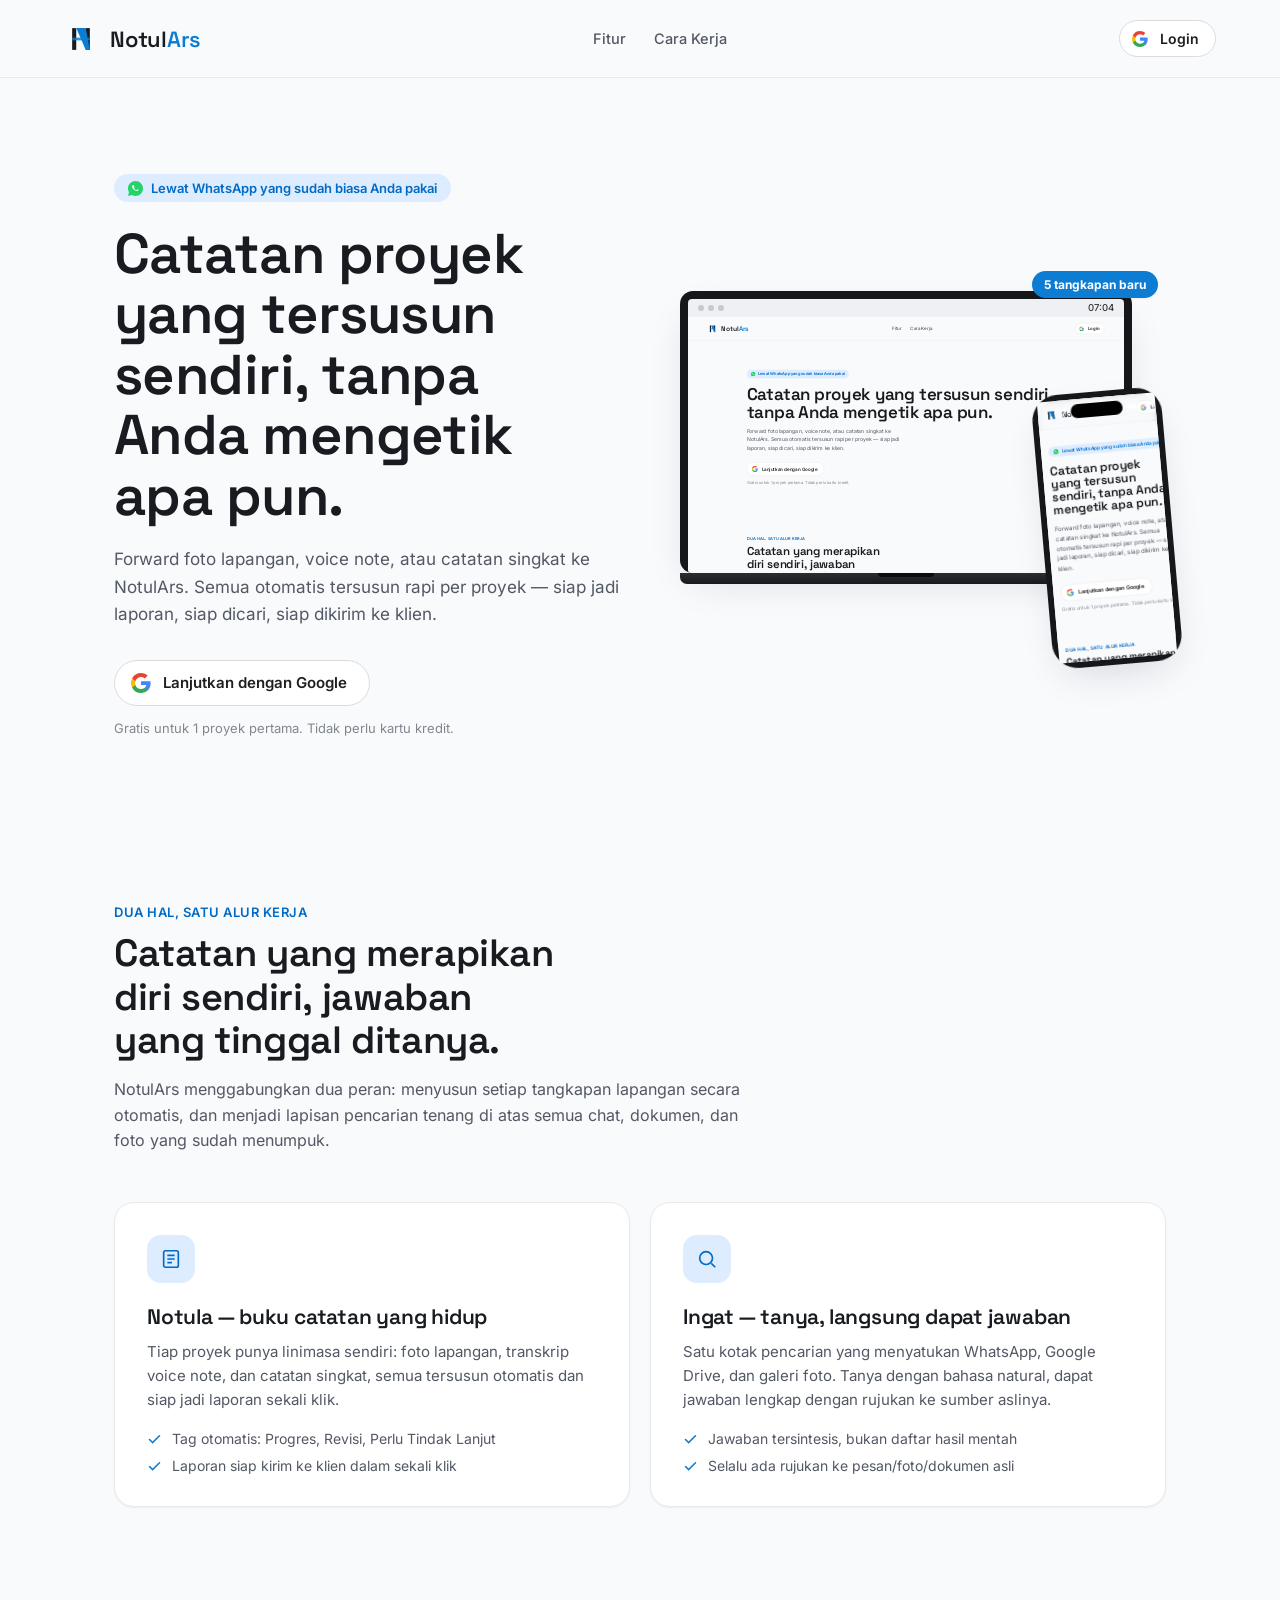
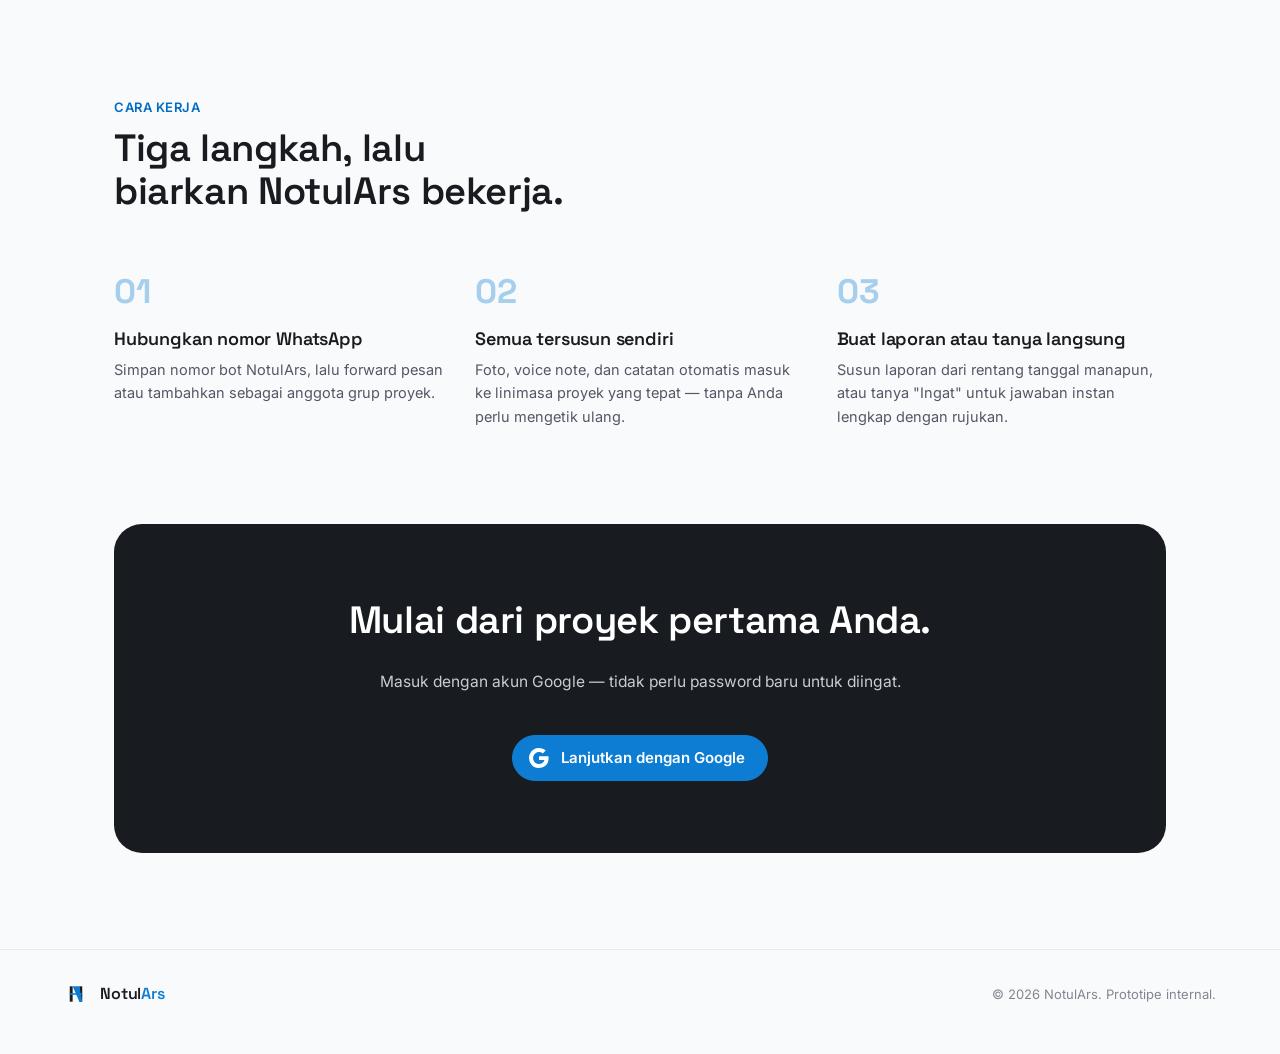
==== app.html @ 881f68e2 "Tambah mockup laptop & iPhone live (jam real-time) di landing page, ganti semua ikon WhatsApp ke log" ====
<!doctype html>
<html lang="id">
<head>
<meta charset="utf-8">
<meta name="viewport" content="width=device-width, initial-scale=1">
<title>NotulArs — Dashboard</title>
<link rel="icon" href="data:image/svg+xml,%3Csvg xmlns='http://www.w3.org/2000/svg' viewBox='0 0 100 100'%3E%3Crect x='24' y='18' width='12' height='64' fill='%23222'/%3E%3Crect x='64' y='18' width='12' height='64' fill='%23222'/%3E%3Cpolygon points='36,18 64,18 76,82 64,82' fill='%230D7DD4'/%3E%3Crect x='24' y='46' width='52' height='8' fill='%230D7DD4'/%3E%3C/svg%3E">
<link rel="stylesheet" href="styles.css">
<style>
:root{
  --accent:var(--blue);
  --accent-hover:var(--blue-hover);
  --accent-tint:var(--blue-tint);
  --accent-on:var(--blue-on);
  --wa-bubble-out:#DCF3D2;
  --wa-bubble-in:#FFFFFF;
}
@media (prefers-color-scheme: dark){
  :root{ --wa-bubble-out:#295232; --wa-bubble-in:#2E2720; }
}

body{ overflow-x:hidden; }
.visually-hidden{position:absolute;width:1px;height:1px;overflow:hidden;clip:rect(0 0 0 0);white-space:nowrap;}

/* ===== App shell ===== */
#app{ max-width:1180px; margin:0 auto; min-height:100vh; position:relative; padding-bottom:84px; }
.tabpanel{display:none;}
.tabpanel.active{display:block;}

.topbar{
  position:sticky;top:0;z-index:20;background:var(--bg);
  padding:20px 20px 14px;
  display:flex;align-items:center;justify-content:space-between;gap:12px;
}
.topbar .page-title{font-family:var(--font-display);font-weight:600;font-size:20px;}

/* ===== Bottom Nav ===== */
.bottom-nav{
  position:fixed;bottom:0;left:0;right:0;z-index:50;
  display:flex;justify-content:center;
  padding:10px 16px calc(10px + env(safe-area-inset-bottom));
  background:linear-gradient(to top, var(--bg) 60%, transparent);
  pointer-events:none;
}
.bottom-nav-inner{
  pointer-events:auto;display:flex;gap:4px;background:var(--surface);
  border:1px solid var(--border-soft);border-radius:20px;padding:6px;
  box-shadow:var(--shadow-2);width:100%;max-width:420px;
}
.nav-btn{
  flex:1;display:flex;flex-direction:column;align-items:center;gap:3px;
  padding:9px 4px 8px;border-radius:14px;color:var(--text-3);
  transition:background .15s ease,color .15s ease;
}
.nav-btn .nlabel{font-size:11px;font-weight:600;letter-spacing:.01em;}
.nav-btn.active{background:var(--accent-tint);color:var(--accent-hover);}
.nav-btn:hover:not(.active){background:var(--surface-2);color:var(--text);}
@media (max-width:959px){ #app.drilled .bottom-nav{display:none;} }

.icon-btn{
  width:40px;height:40px;border-radius:50%;display:flex;align-items:center;justify-content:center;
  background:var(--surface);border:1px solid var(--border-soft);color:var(--text-2);
  transition:transform .15s ease,background .15s ease;
}
.icon-btn:hover{background:var(--surface-2);transform:translateY(-1px);}
.icon-btn:active{transform:translateY(0) scale(.96);}
.btn-block{width:100%;}

/* ===== Chips ===== */
.chip{
  display:inline-flex;align-items:center;gap:6px;padding:9px 15px;border-radius:100px;
  font-size:13.5px;font-weight:600;background:var(--surface);border:1px solid var(--border);color:var(--text-2);
  transition:background .15s ease,border-color .15s ease,color .15s ease,transform .1s ease;white-space:nowrap;
}
.chip:hover{border-color:var(--text-3);color:var(--text);}
.chip:active{transform:scale(.97);}
.chip.is-active{background:var(--text);color:var(--surface);border-color:var(--text);}
.chip.is-active.tone-progres{background:var(--tag-progres-text);color:var(--tag-progres-bg);border-color:var(--tag-progres-text);}
.chip.is-active.tone-revisi{background:var(--tag-revisi-text);color:var(--tag-revisi-bg);border-color:var(--tag-revisi-text);}
.chip.is-active.tone-tindak{background:var(--tag-tindak-text);color:#fff;border-color:var(--tag-tindak-text);}
.chip-row{display:flex;gap:8px;flex-wrap:wrap;overflow-x:auto;padding-bottom:2px;}

.card{background:var(--surface);border-radius:var(--radius-lg);border:1px solid var(--border-soft);box-shadow:var(--shadow-1);}

/* ===== Beranda Proyek ===== */
.proyek-layout{padding:0 20px 28px;}
.section-label{font-size:13px;font-weight:600;color:var(--text-3);text-transform:uppercase;letter-spacing:.06em;margin:4px 2px 14px;}
.project-list{display:flex;flex-direction:column;gap:16px;}
.project-card{
  display:flex;width:100%;text-align:left;padding:18px;gap:16px;align-items:flex-start;cursor:pointer;
  transition:transform .18s ease,box-shadow .18s ease,border-color .18s ease;
}
.project-card:hover{transform:translateY(-2px);box-shadow:var(--shadow-2);border-color:var(--border);}
.project-card:active{transform:translateY(0);}
.project-thumb{width:64px;height:64px;border-radius:16px;flex-shrink:0;position:relative;overflow:hidden;}
.project-card-body{flex:1;min-width:0;}
.project-name{font-size:18px;font-weight:600;font-family:var(--font-display);line-height:1.25;}
.project-client{font-size:13.5px;color:var(--text-2);margin-top:2px;}
.project-meta-row{display:flex;align-items:center;gap:10px;margin-top:10px;flex-wrap:wrap;}
.badge-new{background:var(--accent-tint);color:var(--accent-hover);font-size:12px;font-weight:700;padding:4px 10px;border-radius:100px;}
.time-meta{font-size:12.5px;color:var(--text-3);display:flex;align-items:center;gap:4px;}

.fab-row{margin-top:22px;}
.fab-card{
  display:flex;align-items:center;gap:14px;padding:18px;border-radius:var(--radius-lg);
  border:1.5px dashed var(--border);color:var(--text-2);width:100%;
  transition:border-color .15s ease,background .15s ease,color .15s ease;
}
.fab-card:hover{border-color:var(--accent);color:var(--accent-hover);background:var(--surface);}
.fab-icon-circle{
  width:42px;height:42px;border-radius:50%;background:var(--accent-tint);color:var(--accent-hover);
  display:flex;align-items:center;justify-content:center;flex-shrink:0;
}
.fab-card-text{text-align:left;}
.fab-card-title{font-weight:600;font-size:15px;color:var(--text);}
.fab-card-sub{font-size:12.5px;margin-top:1px;}

.demo-toggle-link{display:block;text-align:center;margin-top:26px;font-size:13px;color:var(--text-3);text-decoration:underline;text-underline-offset:3px;}
.demo-toggle-link:hover{color:var(--text-2);}

.empty-state{padding:50px 20px 30px;text-align:center;display:flex;flex-direction:column;align-items:center;}
.empty-illustration{margin-bottom:26px;}
.empty-title{font-size:21px;margin-bottom:10px;}
.empty-sub{font-size:14.5px;color:var(--text-2);max-width:340px;margin:0 auto 30px;line-height:1.55;}
.empty-steps{display:flex;flex-direction:column;gap:14px;text-align:left;max-width:360px;width:100%;margin-bottom:30px;}
.empty-step{display:flex;gap:14px;align-items:flex-start;}
.empty-step-num{
  width:28px;height:28px;border-radius:50%;background:var(--accent-tint);color:var(--accent-hover);
  font-size:13px;font-weight:700;display:flex;align-items:center;justify-content:center;flex-shrink:0;font-family:var(--font-display);
}
.empty-step-text{font-size:14.5px;line-height:1.5;padding-top:3px;}
.empty-step-text b{color:var(--text);font-weight:600;}

@media (min-width:960px){
  .proyek-layout{display:grid;grid-template-columns:360px 1fr;gap:28px;align-items:start;padding:0 32px 40px;}
  .proyek-col-list{position:sticky;top:88px;}
  #app.drilled .proyek-layout{display:grid;}
  .view[data-view="timeline"]{display:block !important;min-height:60vh;}
  .view[data-view="list"]{display:block !important;}
  .timeline-back-btn{display:none;}
}

.view[data-view="timeline"]{display:none;}
#app.drilled .view[data-view="timeline"]{display:block;}
#app.drilled .view[data-view="list"]{display:none;}

.timeline-shell{
  background:var(--surface);border:1px solid var(--border-soft);border-radius:var(--radius-lg);
  padding:22px 20px 0;box-shadow:var(--shadow-1);min-height:calc(100vh - 40px);display:flex;flex-direction:column;
}
@media (min-width:960px){ .timeline-shell{min-height:0;} }
.timeline-header{display:flex;align-items:flex-start;gap:12px;margin-bottom:18px;}
.timeline-header-text{flex:1;min-width:0;}
.timeline-header .project-name{font-size:21px;}
.timeline-header .project-client{margin-top:3px;}
.timeline-empty-placeholder{
  display:none;flex:1;flex-direction:column;align-items:center;justify-content:center;
  text-align:center;color:var(--text-3);padding:60px 20px;gap:14px;
}
.timeline-shell.no-selection .timeline-empty-placeholder{display:flex;}
.timeline-shell.no-selection .timeline-content,.timeline-shell.no-selection .timeline-header,.timeline-shell.no-selection .sticky-report-bar{display:none;}

.timeline-content{flex:1;padding-bottom:24px;}
.feed{display:flex;flex-direction:column;gap:16px;margin-top:4px;}

.capture-card{padding:16px 16px 17px;}
.capture-top-row{display:flex;align-items:center;gap:8px;margin-bottom:10px;}
.capture-type-icon{color:var(--text-3);}
.capture-type-label{font-size:12.5px;font-weight:600;color:var(--text-3);flex:1;}
.capture-time{font-size:12px;color:var(--text-3);}
.tag-pill{font-size:11px;font-weight:700;padding:3px 9px;border-radius:100px;letter-spacing:.02em;transition:transform .12s ease;}
.tag-pill:hover{transform:scale(1.04);}
.tone-progres{background:var(--tag-progres-bg);color:var(--tag-progres-text);}
.tone-revisi{background:var(--tag-revisi-bg);color:var(--tag-revisi-text);}
.tone-tindak{background:var(--tag-tindak-bg);color:var(--tag-tindak-text);}

.capture-photo{width:100%;height:150px;border-radius:var(--radius-md);margin-bottom:12px;position:relative;overflow:hidden;}
.capture-caption{font-size:14.5px;line-height:1.5;color:var(--text);}
.capture-transcript{
  font-size:14.5px;line-height:1.55;color:var(--text);padding-left:12px;
  border-left:2px solid var(--accent);
}
.capture-note-text{font-size:14.5px;line-height:1.55;color:var(--text);}
.feed-empty{padding:50px 10px;text-align:center;color:var(--text-3);font-size:14px;}

.sticky-report-bar{
  position:sticky;bottom:0;background:var(--surface);margin:0 -20px;
  padding:14px 20px calc(16px + env(safe-area-inset-bottom));
  border-top:1px solid var(--border-soft);display:flex;flex-direction:column;gap:10px;
}
.range-row{display:flex;align-items:center;gap:8px;overflow-x:auto;}
.range-label{font-size:12.5px;color:var(--text-3);flex-shrink:0;}

/* ===== Overlays / Sheets ===== */
.overlay{
  position:fixed;inset:0;z-index:100;background:rgba(10,14,26,.5);
  display:flex;align-items:flex-end;justify-content:center;
  opacity:0;visibility:hidden;pointer-events:none;transition:opacity .2s ease;
}
.overlay.open{opacity:1;visibility:visible;pointer-events:auto;}
.overlay-panel{
  background:var(--bg);width:100%;max-width:640px;border-radius:24px 24px 0 0;
  max-height:92vh;overflow-y:auto;transform:translateY(24px);
  transition:transform .25s cubic-bezier(.32,.72,0,1);padding:22px 20px calc(24px + env(safe-area-inset-bottom));
}
.overlay.open .overlay-panel{transform:translateY(0);}
@media (min-width:720px){
  .overlay{align-items:center;}
  .overlay-panel{border-radius:24px;max-height:86vh;padding:28px 32px 32px;}
}
.overlay-header{display:flex;align-items:center;justify-content:space-between;margin-bottom:18px;gap:10px;}
.overlay-title{font-size:19px;font-family:var(--font-display);font-weight:600;}
.overlay-close{color:var(--text-3);}
.overlay-close:hover{color:var(--text);}
.overlay-grip{width:40px;height:4px;border-radius:4px;background:var(--border);margin:-8px auto 16px;}
@media (min-width:720px){.overlay-grip{display:none;}}

.onboarding-dots{display:flex;gap:6px;justify-content:center;margin-bottom:20px;}
.onboarding-dots span{width:7px;height:7px;border-radius:50%;background:var(--border);}
.onboarding-dots span.active{background:var(--accent);}
.onboarding-step{display:none;}
.onboarding-step.active{display:block;}
.number-card{background:var(--surface-2);border:1px solid var(--border-soft);border-radius:var(--radius-lg);padding:24px;text-align:center;margin:6px 0 20px;}
.number-card-label{font-size:12.5px;color:var(--text-2);margin-bottom:8px;}
.number-card-value{font-family:var(--font-display);font-size:26px;font-weight:600;letter-spacing:.01em;margin-bottom:16px;}
.onboarding-copy{font-size:14.5px;color:var(--text-2);line-height:1.6;margin-bottom:4px;}
.wa-mock{background:#E9E3D5;border-radius:var(--radius-md);padding:16px;margin:18px 0 22px;}
@media (prefers-color-scheme:dark){.wa-mock{background:#171310;}}
.wa-row{display:flex;margin-bottom:8px;}
.wa-row.out{justify-content:flex-end;}
.wa-bubble{
  max-width:78%;padding:9px 12px;border-radius:12px;font-size:13.5px;line-height:1.4;position:relative;
  background:var(--wa-bubble-in);color:#111;box-shadow:0 1px 1px rgba(0,0,0,.08);
}
.wa-row.out .wa-bubble{background:var(--wa-bubble-out);}
.wa-forward-tag{display:flex;align-items:center;gap:4px;font-size:11px;color:#6b7280;font-style:italic;margin-bottom:3px;}
.wa-check{display:flex;align-items:center;gap:6px;justify-content:center;font-size:12.5px;color:var(--accent-hover);font-weight:600;margin-top:6px;}

.report-doc{max-width:680px;margin:0 auto;}
.report-actions{display:flex;gap:10px;margin-bottom:22px;flex-wrap:wrap;}
.report-title-input{
  width:100%;font-family:var(--font-display);font-weight:700;font-size:24px;line-height:1.3;
  background:transparent;border:none;padding:4px 0 14px;margin-bottom:6px;border-bottom:1px solid var(--border);color:var(--text);
}
.report-title-input:focus{outline:none;border-bottom-color:var(--accent);}
.report-summary{
  font-size:15px;line-height:1.7;color:var(--text);padding:14px 16px;background:var(--surface);
  border-radius:var(--radius-md);border:1px solid var(--border-soft);margin-bottom:26px;
}
.report-summary:focus{outline:2px solid var(--accent);outline-offset:2px;}
.report-section-label{font-size:13px;font-weight:700;color:var(--text-3);text-transform:uppercase;letter-spacing:.06em;margin-bottom:14px;}
.report-photo-list{display:flex;flex-direction:column;gap:18px;}
.report-photo-item{display:flex;flex-direction:column;gap:10px;}
.report-photo-cap{font-size:14px;line-height:1.5;padding:8px 10px;border-radius:10px;border:1px dashed transparent;}
.report-photo-cap:hover{border-color:var(--border);}
.report-photo-cap:focus{outline:none;border:1px dashed var(--accent);background:var(--surface);}
.report-empty-note{font-size:14px;color:var(--text-3);padding:20px;text-align:center;}

.share-sheet-option{
  display:flex;align-items:center;gap:14px;width:100%;padding:14px;border-radius:14px;
  border:1px solid var(--border-soft);margin-bottom:10px;text-align:left;transition:background .15s;
}
.share-sheet-option:hover{background:var(--surface-2);}
.share-opt-icon{width:38px;height:38px;border-radius:10px;background:var(--accent-tint);color:var(--accent-hover);display:flex;align-items:center;justify-content:center;flex-shrink:0;}

/* ===== Cari — Inter only, calm ===== */
.cari-topbar{position:sticky;top:0;z-index:20;background:var(--bg);padding:16px 20px 10px;}
.cari-topbar-row{display:flex;align-items:center;gap:10px;}
.search-bar{
  flex:1;display:flex;align-items:center;gap:10px;background:var(--surface);border:1.5px solid var(--border);
  border-radius:16px;padding:14px 16px;transition:border-color .15s ease,box-shadow .15s ease;
}
.search-bar:focus-within{border-color:var(--accent);box-shadow:0 0 0 4px var(--accent-tint);}
.search-bar input{flex:1;border:none;background:transparent;font-size:15.5px;color:var(--text);min-width:0;font-family:'Inter',sans-serif;}
.search-bar input::placeholder{color:var(--text-3);}
.search-bar input:focus{outline:none;}
.search-scope-active{
  display:inline-flex;align-items:center;gap:6px;font-size:12.5px;font-weight:600;color:var(--accent-hover);
  background:var(--accent-tint);padding:5px 10px 5px 12px;border-radius:100px;margin-top:10px;
}

.cari-body{padding:6px 20px 40px;}
.cari-home-hero{padding:48px 6px 8px;text-align:center;}
.cari-home-hero h1{font-family:'Inter',sans-serif;font-size:24px;font-weight:700;max-width:340px;margin:0 auto 10px;line-height:1.3;}
.cari-home-hero p{font-size:14.5px;color:var(--text-2);max-width:320px;margin:0 auto;line-height:1.5;}
.cari-section{margin-top:34px;}
.cari-section-label{font-size:13px;font-weight:600;color:var(--text-3);margin-bottom:12px;}

.answer-block{padding:22px;margin-bottom:22px;}
.answer-text{font-size:19px;line-height:1.6;font-weight:500;color:var(--text);font-family:'Inter',sans-serif;}
.answer-source-count{font-size:12.5px;color:var(--text-3);margin-top:14px;font-weight:600;}
.source-list{display:flex;flex-direction:column;gap:12px;}
.source-card{
  display:flex;gap:12px;align-items:center;width:100%;text-align:left;padding:14px;
  transition:transform .15s ease,box-shadow .15s ease;
}
.source-card:hover{transform:translateY(-1px);box-shadow:var(--shadow-2);}
.source-icon-box{
  width:44px;height:44px;border-radius:12px;flex-shrink:0;display:flex;align-items:center;justify-content:center;
  background:var(--surface-2);color:var(--text-2);
}
.source-icon-box.type-whatsapp{background:#DCF3D2;color:#16794B;}
@media (prefers-color-scheme:dark){.source-icon-box.type-whatsapp{background:#20362A;color:#7FD9A8;}}
.source-icon-box.type-photo{background:var(--accent-tint);color:var(--accent-hover);}
.source-icon-box.type-drive{background:#DDEBF7;color:#2B6CA3;}
@media (prefers-color-scheme:dark){.source-icon-box.type-drive{background:#1E2C36;color:#7FB8E0;}}
.source-body{flex:1;min-width:0;}
.source-title{font-size:14.5px;font-weight:600;color:var(--text);white-space:nowrap;overflow:hidden;text-overflow:ellipsis;font-family:'Inter',sans-serif;}
.source-sub{font-size:12.5px;color:var(--text-3);margin-top:2px;white-space:nowrap;overflow:hidden;text-overflow:ellipsis;}
.source-chevron{color:var(--text-3);flex-shrink:0;}

.not-found{padding:40px 24px;text-align:center;}
.not-found-icon{margin-bottom:18px;}
.not-found h3{font-size:18px;margin-bottom:8px;font-family:'Inter',sans-serif;}
.not-found p{font-size:14px;color:var(--text-2);line-height:1.55;max-width:320px;margin:0 auto 20px;}

@media (min-width:900px){
  .results-layout{display:grid;grid-template-columns:1.4fr 1fr;gap:24px;align-items:start;}
  .answer-block{margin-bottom:0;}
}

.source-detail-project{font-size:12.5px;color:var(--text-3);margin-bottom:2px;}
.wa-context{background:var(--surface-2);border-radius:var(--radius-md);padding:16px;}
.wa-ctx-msg{display:flex;flex-direction:column;margin-bottom:10px;}
.wa-ctx-msg:last-child{margin-bottom:0;}
.wa-ctx-sender{font-size:11.5px;font-weight:700;color:var(--text-3);margin-bottom:3px;}
.wa-ctx-bubble{background:var(--surface);border-radius:12px;padding:10px 12px;font-size:14px;line-height:1.45;max-width:88%;}
.wa-ctx-msg.match .wa-ctx-bubble{background:var(--accent-tint);border:1px solid var(--accent);color:var(--text);}
.wa-ctx-msg.self{align-items:flex-end;}
.wa-ctx-msg.self .wa-ctx-bubble{background:var(--wa-bubble-out);color:#1a1a1a;}
.source-photo-full{width:100%;height:220px;border-radius:var(--radius-md);position:relative;overflow:hidden;margin-bottom:16px;}
.source-meta-row{display:flex;gap:18px;margin-bottom:6px;flex-wrap:wrap;}
.source-meta-item{font-size:13px;color:var(--text-2);display:flex;align-items:center;gap:6px;}
.drive-doc-preview{background:var(--surface-2);border-radius:var(--radius-md);padding:18px;margin:14px 0 18px;}
.drive-doc-name{font-weight:600;font-size:14.5px;margin-bottom:10px;display:flex;align-items:center;gap:10px;}
.drive-doc-excerpt{font-size:13.5px;line-height:1.6;color:var(--text-2);background:var(--surface);padding:12px 14px;border-radius:10px;border:1px solid var(--border-soft);}

/* ===== Profil ===== */
.profil-header{display:flex;align-items:center;gap:14px;padding:8px 0 26px;}
.profil-avatar{width:52px;height:52px;border-radius:50%;background:var(--accent-tint);color:var(--accent-hover);display:flex;align-items:center;justify-content:center;flex-shrink:0;overflow:hidden;}
.profil-avatar img{width:100%;height:100%;object-fit:cover;}
.profil-name{font-size:18px;font-family:var(--font-display);font-weight:600;}
.profil-sub{font-size:13px;color:var(--text-2);margin-top:2px;}
.logout-btn{margin-left:auto;}

.settings-row{display:flex;align-items:center;gap:14px;padding:16px;}
.settings-row + .settings-row{border-top:1px solid var(--border-soft);}
.settings-icon{width:38px;height:38px;border-radius:10px;background:var(--surface-2);color:var(--text-2);display:flex;align-items:center;justify-content:center;flex-shrink:0;}
.settings-body{flex:1;min-width:0;}
.settings-title{font-size:14.5px;font-weight:600;}
.settings-sub{font-size:12.5px;color:var(--text-3);margin-top:2px;}

.toggle-switch{width:44px;height:26px;border-radius:100px;background:var(--border);position:relative;flex-shrink:0;transition:background .2s ease;}
.toggle-switch::after{
  content:'';position:absolute;top:3px;left:3px;width:20px;height:20px;border-radius:50%;background:var(--surface);
  box-shadow:0 1px 3px rgba(0,0,0,.2);transition:transform .2s ease;
}
.toggle-switch.on{background:var(--accent);}
.toggle-switch.on::after{transform:translateX(18px);}

.privacy-note{display:flex;gap:12px;padding:16px;background:var(--surface-2);border-radius:var(--radius-md);margin-top:20px;}
.privacy-note svg{color:var(--text-2);flex-shrink:0;margin-top:1px;}
.privacy-note p{font-size:13px;line-height:1.55;color:var(--text-2);}
.privacy-note b{color:var(--text);}

#toast{
  position:fixed;left:50%;bottom:100px;transform:translate(-50%,12px);z-index:200;
  background:var(--text);color:var(--bg);padding:12px 20px;border-radius:100px;font-size:13.5px;font-weight:600;
  opacity:0;pointer-events:none;transition:opacity .25s ease,transform .25s ease;box-shadow:var(--shadow-2);
  max-width:90vw;white-space:nowrap;overflow:hidden;text-overflow:ellipsis;
}
#toast.show{opacity:1;transform:translate(-50%,0);}

.mt-2{margin-top:8px;}
.row-gap{display:flex;gap:8px;}
.grow{flex:1;}
</style>
</head>
<body>

<div id="app">

  <div class="tabpanel active" data-tab="proyek">
    <div class="topbar">
      <a href="index.html" class="logo">
        <svg class="logo-mark" width="30" height="30" viewBox="0 0 100 100" aria-hidden="true">
          <rect class="pole" x="24" y="18" width="12" height="64"></rect>
          <rect class="pole" x="64" y="18" width="12" height="64"></rect>
          <polygon class="flag" points="36,18 64,18 76,82 64,82"></polygon>
          <rect class="band" x="24" y="46" width="52" height="8"></rect>
        </svg>
        <span class="logo-word">Notul<span class="accent">Ars</span></span>
      </a>
      <button class="icon-btn" aria-label="Hubungkan WhatsApp baru" onclick="openOnboarding()">
        <svg width="19" height="19" viewBox="0 0 24 24" fill="none" stroke="currentColor" stroke-width="2" stroke-linecap="round"><path d="M12 5v14M5 12h14"/></svg>
      </button>
    </div>

    <div class="proyek-layout">
      <div class="proyek-col-list">
        <section class="view" data-view="list">
          <div id="project-list-wrap"></div>
        </section>
      </div>

      <div class="proyek-col-timeline">
        <section class="view" data-view="timeline">
          <div class="timeline-shell no-selection" id="timeline-shell">
            <div class="timeline-empty-placeholder">
              <svg width="46" height="46" viewBox="0 0 24 24" fill="none" stroke="currentColor" stroke-width="1.4"><rect x="4" y="3" width="16" height="18" rx="2"/><path d="M8 8h8M8 12h8M8 16h5"/></svg>
              <p>Pilih salah satu proyek untuk melihat tangkapan terbarunya di sini.</p>
            </div>
            <div class="timeline-content-wrap">
              <div class="timeline-header">
                <button class="icon-btn timeline-back-btn" aria-label="Kembali" onclick="closeProject()">
                  <svg width="18" height="18" viewBox="0 0 24 24" fill="none" stroke="currentColor" stroke-width="2" stroke-linecap="round" stroke-linejoin="round"><path d="M15 18l-6-6 6-6"/></svg>
                </button>
                <div class="timeline-header-text">
                  <div class="project-name" id="tl-project-name">—</div>
                  <div class="project-client" id="tl-project-client">—</div>
                </div>
              </div>
              <div class="timeline-content">
                <div class="chip-row" id="tl-filter-chips"></div>
                <div class="feed" id="tl-feed"></div>
              </div>
            </div>
            <div class="sticky-report-bar" id="tl-report-bar">
              <div class="range-row">
                <span class="range-label">Rentang:</span>
                <div class="chip-row" id="tl-range-chips"></div>
              </div>
              <button class="btn btn-primary btn-block" onclick="openReport()">
                <svg width="16" height="16" viewBox="0 0 24 24" fill="none" stroke="currentColor" stroke-width="2" stroke-linecap="round" stroke-linejoin="round"><path d="M9 12h6M9 16h6M9 8h6"/><path d="M7 3h7l5 5v13a1 1 0 01-1 1H7a1 1 0 01-1-1V4a1 1 0 011-1z"/></svg>
                Buat Laporan dari Rentang Ini
              </button>
            </div>
          </div>
        </section>
      </div>
    </div>
  </div>

  <div class="tabpanel" data-tab="cari">
    <div class="cari-topbar">
      <div class="cari-topbar-row">
        <div class="search-bar">
          <svg width="18" height="18" viewBox="0 0 24 24" fill="none" stroke="currentColor" stroke-width="2" stroke-linecap="round"><circle cx="11" cy="11" r="7"/><path d="M21 21l-4.3-4.3"/></svg>
          <input id="search-input" type="text" placeholder="Tanya apa saja tentang proyekmu..." onkeydown="if(event.key==='Enter'){submitSearch(this.value)}">
        </div>
        <button class="icon-btn" aria-label="Pengaturan sumber" onclick="switchTab('profil')">
          <svg width="18" height="18" viewBox="0 0 24 24" fill="none" stroke="currentColor" stroke-width="1.8"><circle cx="12" cy="12" r="3"/><path d="M19.4 15a1.65 1.65 0 00.33 1.82l.06.06a2 2 0 11-2.83 2.83l-.06-.06a1.65 1.65 0 00-1.82-.33 1.65 1.65 0 00-1 1.51V21a2 2 0 01-4 0v-.09A1.65 1.65 0 009 19.4a1.65 1.65 0 00-1.82.33l-.06.06a2 2 0 11-2.83-2.83l.06-.06A1.65 1.65 0 004.6 15a1.65 1.65 0 00-1.51-1H3a2 2 0 010-4h.09A1.65 1.65 0 004.6 9a1.65 1.65 0 00-.33-1.82l-.06-.06a2 2 0 112.83-2.83l.06.06A1.65 1.65 0 009 4.6a1.65 1.65 0 001-1.51V3a2 2 0 014 0v.09A1.65 1.65 0 0015 4.6a1.65 1.65 0 001.82-.33l.06-.06a2 2 0 112.83 2.83l-.06.06A1.65 1.65 0 0019.4 9a1.65 1.65 0 001.51 1H21a2 2 0 010 4h-.09a1.65 1.65 0 00-1.51 1z"/></svg>
        </button>
      </div>
      <div id="search-scope-wrap"></div>
    </div>
    <div class="cari-body" id="cari-body"></div>
  </div>

  <div class="tabpanel" data-tab="profil">
    <div class="topbar"><span class="page-title">Profil</span></div>
    <div style="padding:0 20px 30px;max-width:640px;margin:0 auto;">
      <div class="profil-header">
        <div class="profil-avatar" id="profil-avatar">
          <svg width="24" height="24" viewBox="0 0 24 24" fill="none" stroke="currentColor" stroke-width="1.8"><path d="M20 21v-2a4 4 0 00-4-4H8a4 4 0 00-4 4v2"/><circle cx="12" cy="7" r="4"/></svg>
        </div>
        <div>
          <div class="profil-name" id="profil-name">—</div>
          <div class="profil-sub" id="profil-email">—</div>
        </div>
        <button class="btn btn-secondary logout-btn" onclick="logout()">Keluar</button>
      </div>

      <div class="section-label">Tambah Proyek</div>
      <button class="fab-card" onclick="openOnboarding()" style="margin-bottom:28px;">
        <span class="fab-icon-circle">
          <svg width="18" height="18" viewBox="0 0 24 24" fill="none" stroke="currentColor" stroke-width="2" stroke-linecap="round"><path d="M12 5v14M5 12h14"/></svg>
        </span>
        <span class="fab-card-text">
          <div class="fab-card-title">Hubungkan Nomor WhatsApp Baru</div>
          <div class="fab-card-sub">Mulai proyek baru dalam 2 langkah</div>
        </span>
      </button>

      <div class="section-label">Sumber Terhubung</div>
      <div class="card" id="sources-card"></div>

      <div class="privacy-note">
        <svg width="18" height="18" viewBox="0 0 24 24" fill="none" stroke="currentColor" stroke-width="1.8"><rect x="5" y="11" width="14" height="9" rx="2"/><path d="M8 11V7a4 4 0 118 0v4"/></svg>
        <p><b>NotulArs hanya membaca</b> — tidak pernah mengirim pesan atau mengubah apa pun atas nama Anda di WhatsApp, Drive, maupun galeri foto.</p>
      </div>
    </div>
  </div>

  <div class="bottom-nav">
    <div class="bottom-nav-inner">
      <button class="nav-btn active" data-nav="proyek" onclick="switchTab('proyek')">
        <svg width="21" height="21" viewBox="0 0 24 24" fill="none" stroke="currentColor" stroke-width="1.8" stroke-linecap="round" stroke-linejoin="round"><path d="M4 19.5A2.5 2.5 0 016.5 17H20"/><path d="M6.5 2H20v20H6.5A2.5 2.5 0 014 19.5v-15A2.5 2.5 0 016.5 2z"/></svg>
        <span class="nlabel">Proyek</span>
      </button>
      <button class="nav-btn" data-nav="cari" onclick="switchTab('cari')">
        <svg width="21" height="21" viewBox="0 0 24 24" fill="none" stroke="currentColor" stroke-width="1.8" stroke-linecap="round"><circle cx="11" cy="11" r="7"/><path d="M21 21l-4.3-4.3"/></svg>
        <span class="nlabel">Cari</span>
      </button>
      <button class="nav-btn" data-nav="profil" onclick="switchTab('profil')">
        <svg width="21" height="21" viewBox="0 0 24 24" fill="none" stroke="currentColor" stroke-width="1.8" stroke-linecap="round" stroke-linejoin="round"><path d="M20 21v-2a4 4 0 00-4-4H8a4 4 0 00-4 4v2"/><circle cx="12" cy="7" r="4"/></svg>
        <span class="nlabel">Profil</span>
      </button>
    </div>
  </div>

  <div class="overlay" id="onboarding-overlay">
    <div class="overlay-panel">
      <div class="overlay-grip"></div>
      <div class="overlay-header">
        <span class="overlay-title">Hubungkan WhatsApp</span>
        <button class="icon-btn overlay-close" onclick="closeOnboarding()">
          <svg width="16" height="16" viewBox="0 0 24 24" fill="none" stroke="currentColor" stroke-width="2" stroke-linecap="round"><path d="M18 6L6 18M6 6l12 12"/></svg>
        </button>
      </div>
      <div class="onboarding-dots"><span id="ob-dot-1" class="active"></span><span id="ob-dot-2"></span></div>

      <div class="onboarding-step active" id="ob-step-1">
        <p class="onboarding-copy">Simpan nomor bot NotulArs ini di kontak kamu — semua yang kamu forward ke sini akan otomatis tersusun rapi.</p>
        <div class="number-card">
          <div class="number-card-label">Nomor bot NotulArs</div>
          <div class="number-card-value">+62 812-3456-7890</div>
          <button class="btn btn-secondary" onclick="copyBotNumber()">
            <svg width="15" height="15" viewBox="0 0 24 24" fill="none" stroke="currentColor" stroke-width="2" stroke-linecap="round" stroke-linejoin="round"><rect x="9" y="9" width="13" height="13" rx="2"/><path d="M5 15H4a2 2 0 01-2-2V4a2 2 0 012-2h9a2 2 0 012 2v1"/></svg>
            Salin Nomor
          </button>
        </div>
        <button class="btn btn-primary btn-block" onclick="onboardingNext()">Lanjut</button>
      </div>

      <div class="onboarding-step" id="ob-step-2">
        <p class="onboarding-copy">Forward pesan lapangan ke nomor ini, atau tambahkan nomor ini sebagai anggota di grup WhatsApp proyekmu.</p>
        <div class="wa-mock">
          <div class="wa-row">
            <div class="wa-bubble">
              <div class="wa-forward-tag">
                <svg width="11" height="11" viewBox="0 0 24 24" fill="none" stroke="currentColor" stroke-width="2"><path d="M15 10l5 5-5 5M4 4v7a4 4 0 004 4h12"/></svg>
                Diteruskan
              </div>
              "Keramik kamar mandi utama sudah terpasang 70%, Pak."
            </div>
          </div>
          <div class="wa-check">
            <svg width="14" height="14" viewBox="0 0 24 24" fill="none" stroke="currentColor" stroke-width="2.5" stroke-linecap="round" stroke-linejoin="round"><path d="M20 6L9 17l-5-5"/></svg>
            Diterima &amp; disusun oleh NotulArs
          </div>
        </div>
        <div class="row-gap">
          <button class="btn btn-secondary grow" onclick="onboardingBack()">Kembali</button>
          <button class="btn btn-primary grow" onclick="onboardingFinish()">Selesai</button>
        </div>
      </div>
    </div>
  </div>

  <div class="overlay" id="report-overlay">
    <div class="overlay-panel">
      <div class="overlay-grip"></div>
      <div class="report-doc">
        <div class="report-actions">
          <button class="btn btn-secondary" onclick="saveReportDraft()">Simpan sebagai Draf</button>
          <button class="btn btn-primary" onclick="openShareSheet()">
            <svg width="15" height="15" viewBox="0 0 24 24" fill="none" stroke="currentColor" stroke-width="2" stroke-linecap="round" stroke-linejoin="round"><circle cx="18" cy="5" r="3"/><circle cx="6" cy="12" r="3"/><circle cx="18" cy="19" r="3"/><path d="M8.6 13.5l6.8 4M15.4 6.5l-6.8 4"/></svg>
            Bagikan ke Klien
          </button>
          <button class="icon-btn" style="margin-left:auto;" onclick="closeReport()">
            <svg width="16" height="16" viewBox="0 0 24 24" fill="none" stroke="currentColor" stroke-width="2" stroke-linecap="round"><path d="M18 6L6 18M6 6l12 12"/></svg>
          </button>
        </div>
        <input class="report-title-input" id="report-title" value="">
        <div class="report-section-label">Ringkasan progres</div>
        <div class="report-summary" id="report-summary" contenteditable="true"></div>
        <div class="report-section-label">Foto terpilih</div>
        <div class="report-photo-list" id="report-photo-list"></div>
      </div>
    </div>
  </div>

  <div class="overlay" id="share-sheet">
    <div class="overlay-panel">
      <div class="overlay-grip"></div>
      <div class="overlay-header">
        <span class="overlay-title">Bagikan Laporan</span>
        <button class="icon-btn overlay-close" onclick="closeShareSheet()">
          <svg width="16" height="16" viewBox="0 0 24 24" fill="none" stroke="currentColor" stroke-width="2" stroke-linecap="round"><path d="M18 6L6 18M6 6l12 12"/></svg>
        </button>
      </div>
      <button class="share-sheet-option" onclick="doShare('pdf')">
        <span class="share-opt-icon"><svg width="18" height="18" viewBox="0 0 24 24" fill="none" stroke="currentColor" stroke-width="1.8"><path d="M7 3h7l5 5v13a1 1 0 01-1 1H7a1 1 0 01-1-1V4a1 1 0 011-1z"/><path d="M9 13h6M9 17h6"/></svg></span>
        <span><div class="fab-card-title">Ekspor sebagai PDF</div><div class="fab-card-sub">Siap dicetak atau dilampirkan email</div></span>
      </button>
      <button class="share-sheet-option" onclick="doShare('wa')">
        <span class="share-opt-icon" style="background:#DCF3D2;"><svg width="20" height="20" viewBox="0 0 32 32" aria-hidden="true"><path fill="#25D366" d="M16 0C7.163 0 0 7.163 0 16c0 2.837.744 5.5 2.04 7.804L0 32l8.412-2.204A15.9 15.9 0 0016 32c8.837 0 16-7.163 16-16S24.837 0 16 0z"/><path fill="#fff" d="M23.3 19.1c-.4-.2-2.3-1.1-2.6-1.3-.4-.1-.6-.2-.9.2-.3.4-1 1.3-1.2 1.5-.2.2-.4.3-.8.1-.4-.2-1.6-.6-3-1.9-1.1-1-1.9-2.2-2.1-2.6-.2-.4 0-.6.2-.8.2-.2.4-.4.5-.6.2-.2.2-.4.3-.6.1-.2 0-.5 0-.7-.1-.2-.9-2.2-1.3-3-.3-.8-.7-.7-.9-.7h-.8c-.2 0-.6.1-.9.5-.3.4-1.2 1.1-1.2 2.7 0 1.6 1.2 3.2 1.4 3.4.2.2 2.4 3.6 5.8 5.1.8.3 1.4.6 1.9.7.8.3 1.5.2 2.1.1.6-.1 2-.8 2.2-1.6.3-.8.3-1.5.2-1.6-.1-.2-.3-.3-.6-.4z"/></svg></span>
        <span><div class="fab-card-title">Kirim via WhatsApp</div><div class="fab-card-sub">Langsung ke chat dengan klien</div></span>
      </button>
    </div>
  </div>

  <div class="overlay" id="source-overlay">
    <div class="overlay-panel">
      <div class="overlay-grip"></div>
      <div class="overlay-header">
        <span class="overlay-title" id="source-detail-title">Sumber Asli</span>
        <button class="icon-btn overlay-close" onclick="closeSourceOverlay()">
          <svg width="16" height="16" viewBox="0 0 24 24" fill="none" stroke="currentColor" stroke-width="2" stroke-linecap="round"><path d="M18 6L6 18M6 6l12 12"/></svg>
        </button>
      </div>
      <div id="source-detail-body"></div>
    </div>
  </div>

  <div id="toast"></div>
</div>

<script src="app.js"></script>
</body>
</html>
---- styles.css ----
/* ============================================================
   NotulArs — shared tokens, fonts, base styles
   Used by both index.html (landing) and app.html (dashboard)
   ============================================================ */

@font-face{font-family:'Space Grotesk';font-style:normal;font-weight:500;font-display:swap;src:url('assets/fonts/space-grotesk-500.woff2') format('woff2');}
@font-face{font-family:'Space Grotesk';font-style:normal;font-weight:600;font-display:swap;src:url('assets/fonts/space-grotesk-600.woff2') format('woff2');}
@font-face{font-family:'Space Grotesk';font-style:normal;font-weight:700;font-display:swap;src:url('assets/fonts/space-grotesk-700.woff2') format('woff2');}
@font-face{font-family:'Inter';font-style:normal;font-weight:400;font-display:swap;src:url('assets/fonts/inter-400.woff2') format('woff2');}
@font-face{font-family:'Inter';font-style:normal;font-weight:500;font-display:swap;src:url('assets/fonts/inter-500.woff2') format('woff2');}
@font-face{font-family:'Inter';font-style:normal;font-weight:600;font-display:swap;src:url('assets/fonts/inter-600.woff2') format('woff2');}
@font-face{font-family:'Inter';font-style:normal;font-weight:700;font-display:swap;src:url('assets/fonts/inter-700.woff2') format('woff2');}

:root{
  --blue:oklch(0.58 0.16 250);
  --blue-hover:oklch(0.52 0.17 250);
  --blue-tint:oklch(0.94 0.03 250);
  --blue-on:#ffffff;
  --ink:oklch(0.22 0.01 260);
  --bg:oklch(0.985 0.003 260);
  --surface:#ffffff;
  --surface-2:oklch(0.965 0.004 260);
  --text:var(--ink);
  --text-2:oklch(0.46 0.02 260);
  --text-3:oklch(0.62 0.015 260);
  --border:oklch(0.90 0.006 260);
  --border-soft:oklch(0.935 0.005 260);
  --logo-pole:var(--ink);
  --tag-progres-bg:oklch(0.94 0.03 155);
  --tag-progres-text:oklch(0.42 0.08 155);
  --tag-revisi-bg:oklch(0.94 0.05 80);
  --tag-revisi-text:oklch(0.46 0.10 75);
  --tag-tindak-bg:var(--blue-tint);
  --tag-tindak-text:var(--blue-hover);
  --shadow-1:0 1px 2px rgba(20,25,45,.05);
  --shadow-2:0 16px 40px -14px rgba(20,25,45,.18);
  --radius-lg:20px;
  --radius-md:12px;
  --radius-sm:8px;
  --font-display:'Space Grotesk',-apple-system,sans-serif;
  --font-body:'Inter',-apple-system,BlinkMacSystemFont,'Segoe UI',sans-serif;
  color-scheme:light;
}
@media (prefers-color-scheme: dark){
  :root{
    --bg:oklch(0.16 0.012 260);
    --surface:oklch(0.205 0.012 260);
    --surface-2:oklch(0.25 0.014 260);
    --text:oklch(0.95 0.005 260);
    --text-2:oklch(0.72 0.014 260);
    --text-3:oklch(0.52 0.014 260);
    --border:oklch(0.32 0.015 260);
    --border-soft:oklch(0.28 0.013 260);
    --blue:oklch(0.70 0.155 250);
    --blue-hover:oklch(0.76 0.14 250);
    --blue-tint:oklch(0.30 0.06 250);
    --blue-on:oklch(0.16 0.012 260);
    --logo-pole:#F2F1EC;
    --tag-progres-bg:oklch(0.28 0.04 155);
    --tag-progres-text:oklch(0.78 0.09 155);
    --tag-revisi-bg:oklch(0.30 0.05 80);
    --tag-revisi-text:oklch(0.80 0.10 80);
    --tag-tindak-bg:var(--blue-tint);
    --tag-tindak-text:oklch(0.85 0.08 250);
    --shadow-1:0 1px 2px rgba(0,0,0,.35);
    --shadow-2:0 16px 40px -14px rgba(0,0,0,.55);
    color-scheme:dark;
  }
}

@media (prefers-reduced-motion: reduce){
  *{animation-duration:.001ms !important;transition-duration:.001ms !important;}
}

*{box-sizing:border-box;}
html,body{margin:0;padding:0;}
body{
  background:var(--bg);
  color:var(--text);
  font-family:var(--font-body);
  -webkit-font-smoothing:antialiased;
}
h1,h2,h3{font-family:var(--font-display);font-weight:600;margin:0;letter-spacing:-.01em;text-wrap:balance;}
p{margin:0;}
button{font-family:inherit;cursor:pointer;border:none;background:none;color:inherit;-webkit-tap-highlight-color:transparent;}
a{color:inherit;}
img,svg{display:block;}
::selection{background:var(--blue-tint);color:var(--blue-hover);}

a:focus-visible,button:focus-visible,input:focus-visible,textarea:focus-visible,[tabindex]:focus-visible{
  outline:2px solid var(--blue);outline-offset:2px;border-radius:6px;
}

/* ---------- Logo ---------- */
.logo{display:inline-flex;align-items:center;gap:12px;text-decoration:none;}
.logo-mark rect.pole{fill:var(--logo-pole);}
.logo-mark .flag{fill:var(--blue);}
.logo-mark .band{fill:var(--blue);opacity:.82;}
.logo-word{font:600 22px/1 var(--font-display);letter-spacing:-.01em;color:var(--text);}
.logo-word .accent{color:var(--blue);}

/* ---------- Buttons ---------- */
.btn{
  display:inline-flex;align-items:center;justify-content:center;gap:8px;
  padding:13px 22px;border-radius:100px;
  font-size:15px;font-weight:600;font-family:var(--font-body);
  transition:transform .15s ease,box-shadow .15s ease,background .15s ease,color .15s ease;
  white-space:nowrap;
}
.btn-primary{background:var(--blue);color:var(--blue-on);box-shadow:var(--shadow-1);}
.btn-primary:hover{background:var(--blue-hover);transform:translateY(-1px);box-shadow:var(--shadow-2);}
.btn-primary:active{transform:translateY(0);}
.btn-secondary{background:var(--surface);color:var(--text);border:1px solid var(--border);}
.btn-secondary:hover{background:var(--surface-2);border-color:var(--text-3);}
.btn-ghost{color:var(--text-2);padding:10px 14px;border-radius:10px;}
.btn-ghost:hover{color:var(--text);background:var(--surface-2);}
.btn[disabled]{opacity:.45;cursor:not-allowed;}
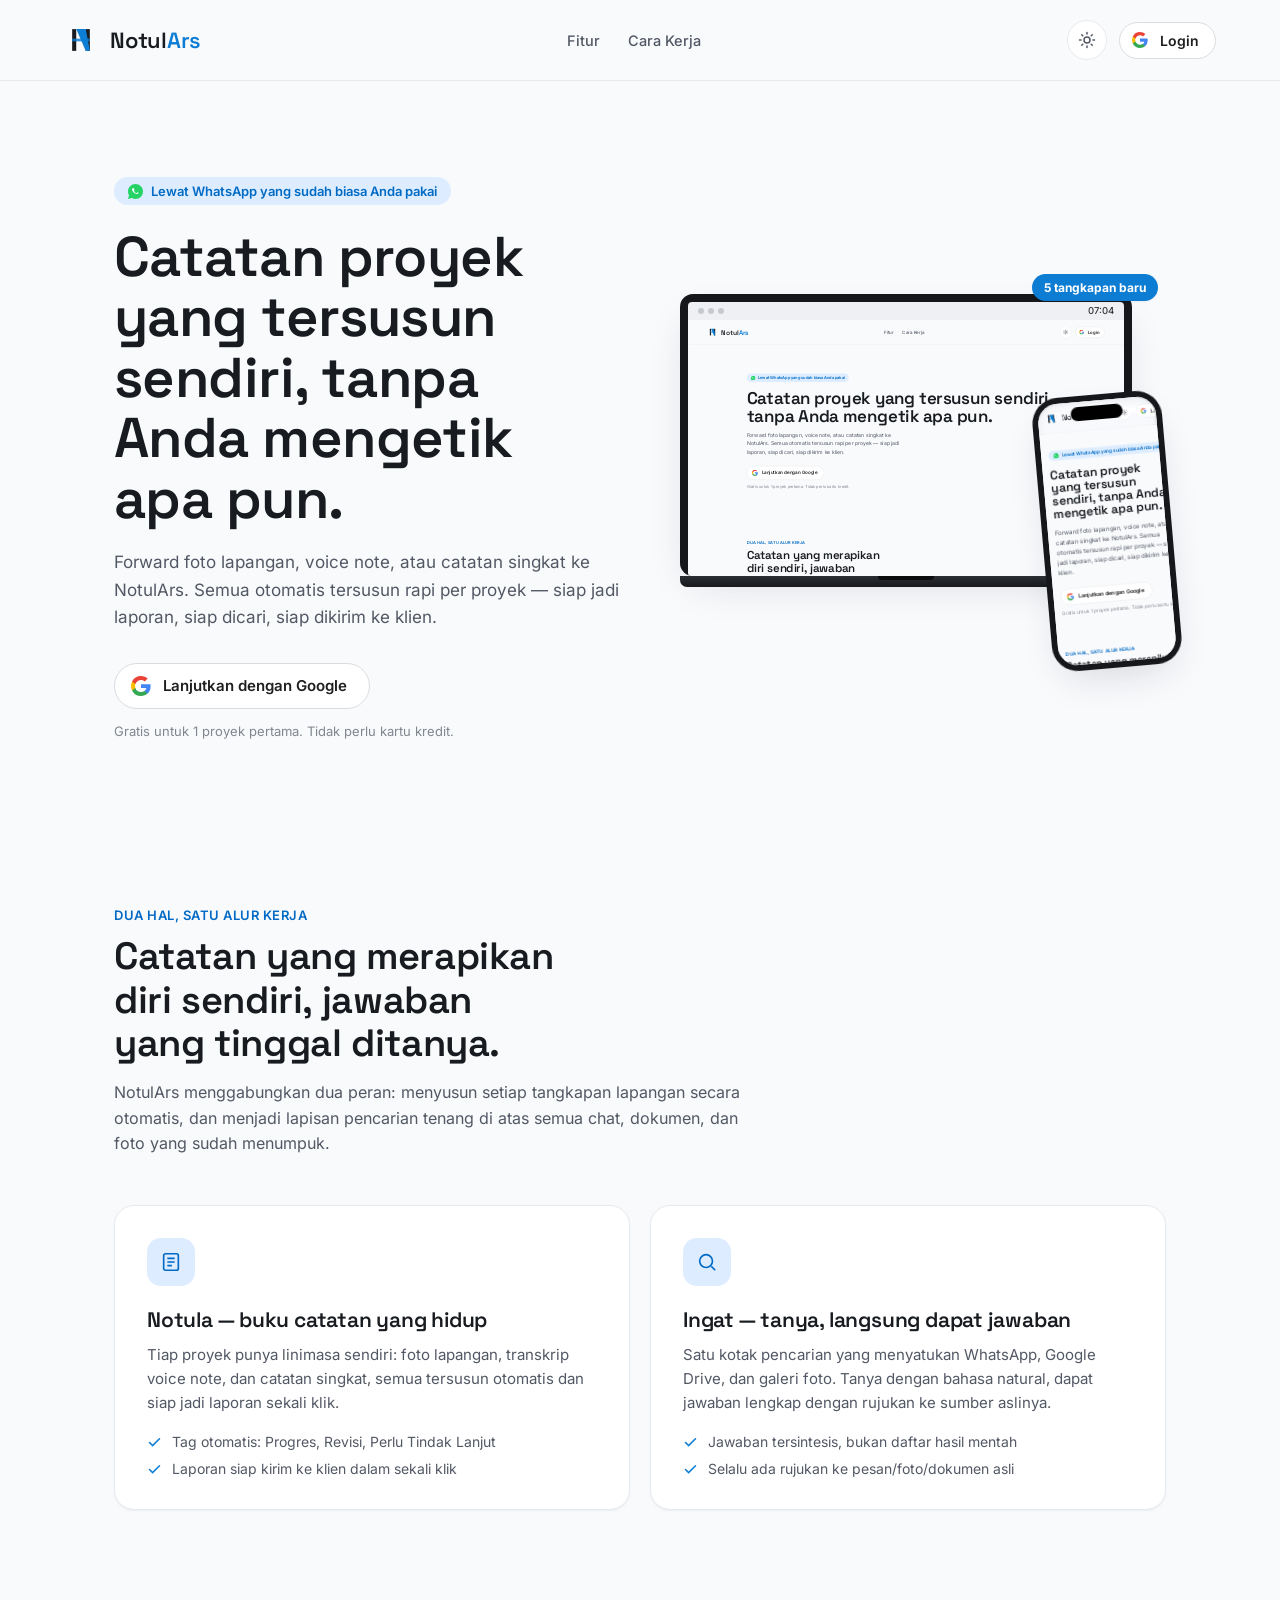
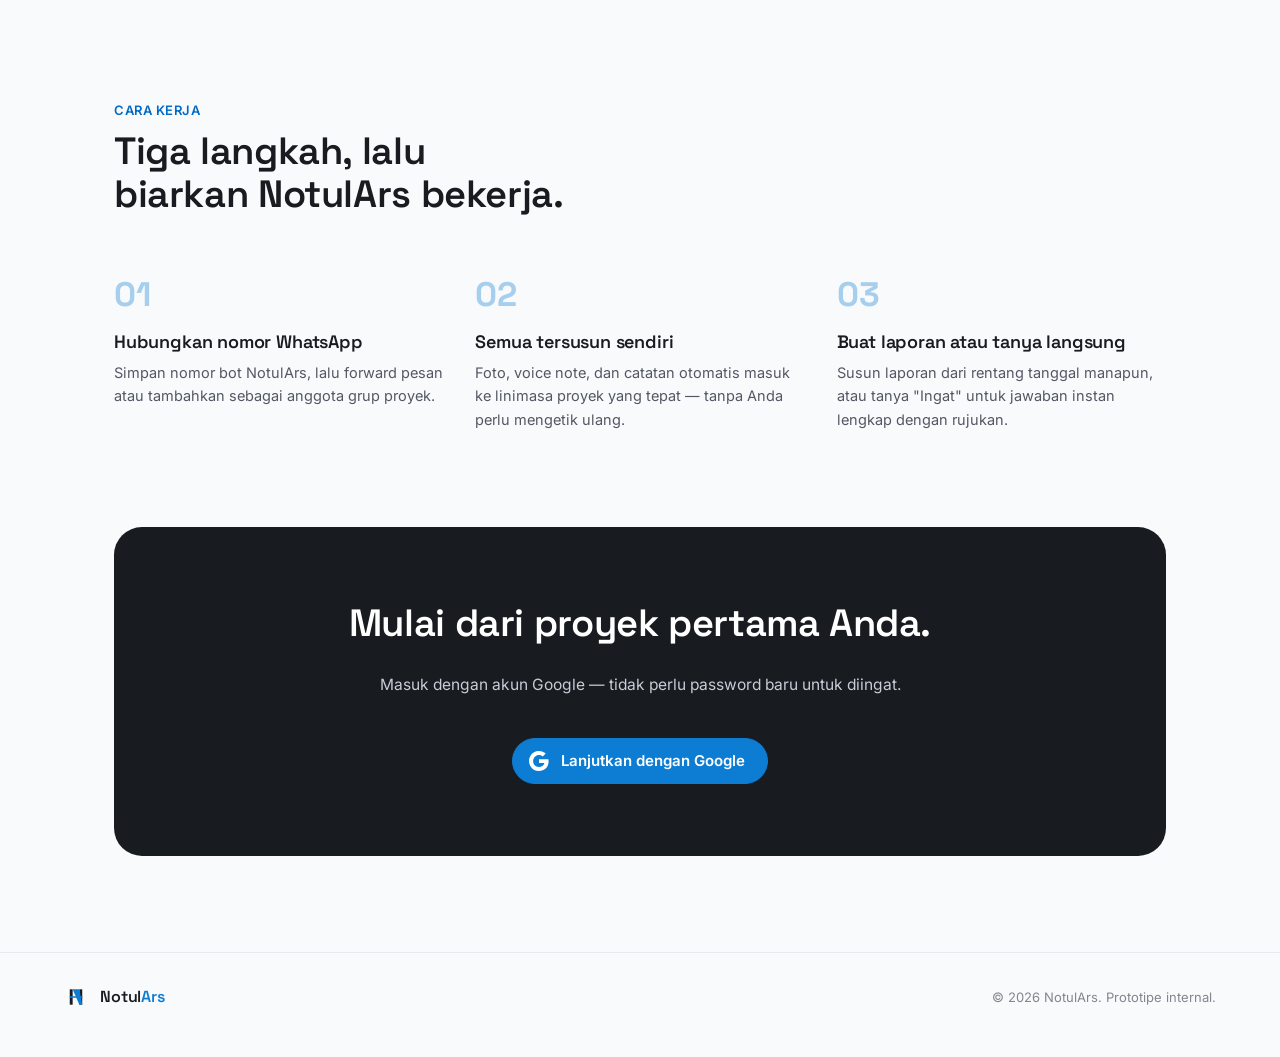
==== commit 6f81d376: "Mockup bisa di-scroll (wheel/touch), tambah toggle light/dark mode manual di landing page dan dashbo" ====
--- a/app.html
+++ b/app.html
@@ -6,6 +6,7 @@
 <title>NotulArs — Dashboard</title>
 <link rel="icon" href="data:image/svg+xml,%3Csvg xmlns='http://www.w3.org/2000/svg' viewBox='0 0 100 100'%3E%3Crect x='24' y='18' width='12' height='64' fill='%23222'/%3E%3Crect x='64' y='18' width='12' height='64' fill='%23222'/%3E%3Cpolygon points='36,18 64,18 76,82 64,82' fill='%230D7DD4'/%3E%3Crect x='24' y='46' width='52' height='8' fill='%230D7DD4'/%3E%3C/svg%3E">
 <link rel="stylesheet" href="styles.css">
+<script src="theme.js"></script>
 <style>
 :root{
   --accent:var(--blue);
@@ -16,8 +17,9 @@
   --wa-bubble-in:#FFFFFF;
 }
 @media (prefers-color-scheme: dark){
-  :root{ --wa-bubble-out:#295232; --wa-bubble-in:#2E2720; }
-}
+  :root:not([data-theme="light"]){ --wa-bubble-out:#295232; --wa-bubble-in:#2E2720; }
+}
+:root[data-theme="dark"]{ --wa-bubble-out:#295232; --wa-bubble-in:#2E2720; }
 
 body{ overflow-x:hidden; }
 .visually-hidden{position:absolute;width:1px;height:1px;overflow:hidden;clip:rect(0 0 0 0);white-space:nowrap;}
@@ -225,7 +227,8 @@
 .number-card-value{font-family:var(--font-display);font-size:26px;font-weight:600;letter-spacing:.01em;margin-bottom:16px;}
 .onboarding-copy{font-size:14.5px;color:var(--text-2);line-height:1.6;margin-bottom:4px;}
 .wa-mock{background:#E9E3D5;border-radius:var(--radius-md);padding:16px;margin:18px 0 22px;}
-@media (prefers-color-scheme:dark){.wa-mock{background:#171310;}}
+@media (prefers-color-scheme:dark){:root:not([data-theme="light"]) .wa-mock{background:#171310;}}
+:root[data-theme="dark"] .wa-mock{background:#171310;}
 .wa-row{display:flex;margin-bottom:8px;}
 .wa-row.out{justify-content:flex-end;}
 .wa-bubble{
@@ -300,10 +303,12 @@
   background:var(--surface-2);color:var(--text-2);
 }
 .source-icon-box.type-whatsapp{background:#DCF3D2;color:#16794B;}
-@media (prefers-color-scheme:dark){.source-icon-box.type-whatsapp{background:#20362A;color:#7FD9A8;}}
+@media (prefers-color-scheme:dark){:root:not([data-theme="light"]) .source-icon-box.type-whatsapp{background:#20362A;color:#7FD9A8;}}
+:root[data-theme="dark"] .source-icon-box.type-whatsapp{background:#20362A;color:#7FD9A8;}
 .source-icon-box.type-photo{background:var(--accent-tint);color:var(--accent-hover);}
 .source-icon-box.type-drive{background:#DDEBF7;color:#2B6CA3;}
-@media (prefers-color-scheme:dark){.source-icon-box.type-drive{background:#1E2C36;color:#7FB8E0;}}
+@media (prefers-color-scheme:dark){:root:not([data-theme="light"]) .source-icon-box.type-drive{background:#1E2C36;color:#7FB8E0;}}
+:root[data-theme="dark"] .source-icon-box.type-drive{background:#1E2C36;color:#7FB8E0;}
 .source-body{flex:1;min-width:0;}
 .source-title{font-size:14.5px;font-weight:600;color:var(--text);white-space:nowrap;overflow:hidden;text-overflow:ellipsis;font-family:'Inter',sans-serif;}
 .source-sub{font-size:12.5px;color:var(--text-3);margin-top:2px;white-space:nowrap;overflow:hidden;text-overflow:ellipsis;}
@@ -391,9 +396,15 @@
         </svg>
         <span class="logo-word">Notul<span class="accent">Ars</span></span>
       </a>
-      <button class="icon-btn" aria-label="Hubungkan WhatsApp baru" onclick="openOnboarding()">
-        <svg width="19" height="19" viewBox="0 0 24 24" fill="none" stroke="currentColor" stroke-width="2" stroke-linecap="round"><path d="M12 5v14M5 12h14"/></svg>
-      </button>
+      <div style="display:flex;gap:8px;align-items:center;">
+        <button class="theme-toggle" data-theme-toggle onclick="toggleTheme()" aria-label="Ganti tampilan terang/gelap">
+          <svg class="icon-sun" width="18" height="18" viewBox="0 0 24 24" fill="none" stroke="currentColor" stroke-width="2" stroke-linecap="round"><circle cx="12" cy="12" r="4"/><path d="M12 2v2M12 20v2M4.93 4.93l1.41 1.41M17.66 17.66l1.41 1.41M2 12h2M20 12h2M6.34 17.66l-1.41 1.41M19.07 4.93l-1.41 1.41"/></svg>
+          <svg class="icon-moon" width="18" height="18" viewBox="0 0 24 24" fill="none" stroke="currentColor" stroke-width="2" stroke-linecap="round" stroke-linejoin="round"><path d="M21 12.79A9 9 0 1111.21 3 7 7 0 0021 12.79z"/></svg>
+        </button>
+        <button class="icon-btn" aria-label="Hubungkan WhatsApp baru" onclick="openOnboarding()">
+          <svg width="19" height="19" viewBox="0 0 24 24" fill="none" stroke="currentColor" stroke-width="2" stroke-linecap="round"><path d="M12 5v14M5 12h14"/></svg>
+        </button>
+      </div>
     </div>
 
     <div class="proyek-layout">
@@ -448,6 +459,10 @@
           <svg width="18" height="18" viewBox="0 0 24 24" fill="none" stroke="currentColor" stroke-width="2" stroke-linecap="round"><circle cx="11" cy="11" r="7"/><path d="M21 21l-4.3-4.3"/></svg>
           <input id="search-input" type="text" placeholder="Tanya apa saja tentang proyekmu..." onkeydown="if(event.key==='Enter'){submitSearch(this.value)}">
         </div>
+        <button class="theme-toggle" data-theme-toggle onclick="toggleTheme()" aria-label="Ganti tampilan terang/gelap">
+          <svg class="icon-sun" width="18" height="18" viewBox="0 0 24 24" fill="none" stroke="currentColor" stroke-width="2" stroke-linecap="round"><circle cx="12" cy="12" r="4"/><path d="M12 2v2M12 20v2M4.93 4.93l1.41 1.41M17.66 17.66l1.41 1.41M2 12h2M20 12h2M6.34 17.66l-1.41 1.41M19.07 4.93l-1.41 1.41"/></svg>
+          <svg class="icon-moon" width="18" height="18" viewBox="0 0 24 24" fill="none" stroke="currentColor" stroke-width="2" stroke-linecap="round" stroke-linejoin="round"><path d="M21 12.79A9 9 0 1111.21 3 7 7 0 0021 12.79z"/></svg>
+        </button>
         <button class="icon-btn" aria-label="Pengaturan sumber" onclick="switchTab('profil')">
           <svg width="18" height="18" viewBox="0 0 24 24" fill="none" stroke="currentColor" stroke-width="1.8"><circle cx="12" cy="12" r="3"/><path d="M19.4 15a1.65 1.65 0 00.33 1.82l.06.06a2 2 0 11-2.83 2.83l-.06-.06a1.65 1.65 0 00-1.82-.33 1.65 1.65 0 00-1 1.51V21a2 2 0 01-4 0v-.09A1.65 1.65 0 009 19.4a1.65 1.65 0 00-1.82.33l-.06.06a2 2 0 11-2.83-2.83l.06-.06A1.65 1.65 0 004.6 15a1.65 1.65 0 00-1.51-1H3a2 2 0 010-4h.09A1.65 1.65 0 004.6 9a1.65 1.65 0 00-.33-1.82l-.06-.06a2 2 0 112.83-2.83l.06.06A1.65 1.65 0 009 4.6a1.65 1.65 0 001-1.51V3a2 2 0 014 0v.09A1.65 1.65 0 0015 4.6a1.65 1.65 0 001.82-.33l.06-.06a2 2 0 112.83 2.83l-.06.06A1.65 1.65 0 0019.4 9a1.65 1.65 0 001.51 1H21a2 2 0 010 4h-.09a1.65 1.65 0 00-1.51 1z"/></svg>
         </button>
@@ -458,7 +473,13 @@
   </div>
 
   <div class="tabpanel" data-tab="profil">
-    <div class="topbar"><span class="page-title">Profil</span></div>
+    <div class="topbar">
+      <span class="page-title">Profil</span>
+      <button class="theme-toggle" data-theme-toggle onclick="toggleTheme()" aria-label="Ganti tampilan terang/gelap">
+        <svg class="icon-sun" width="18" height="18" viewBox="0 0 24 24" fill="none" stroke="currentColor" stroke-width="2" stroke-linecap="round"><circle cx="12" cy="12" r="4"/><path d="M12 2v2M12 20v2M4.93 4.93l1.41 1.41M17.66 17.66l1.41 1.41M2 12h2M20 12h2M6.34 17.66l-1.41 1.41M19.07 4.93l-1.41 1.41"/></svg>
+        <svg class="icon-moon" width="18" height="18" viewBox="0 0 24 24" fill="none" stroke="currentColor" stroke-width="2" stroke-linecap="round" stroke-linejoin="round"><path d="M21 12.79A9 9 0 1111.21 3 7 7 0 0021 12.79z"/></svg>
+      </button>
+    </div>
     <div style="padding:0 20px 30px;max-width:640px;margin:0 auto;">
       <div class="profil-header">
         <div class="profil-avatar" id="profil-avatar">
--- a/styles.css
+++ b/styles.css
@@ -68,6 +68,55 @@
   }
 }
 
+:root[data-theme="dark"]{
+  --bg:oklch(0.16 0.012 260);
+  --surface:oklch(0.205 0.012 260);
+  --surface-2:oklch(0.25 0.014 260);
+  --text:oklch(0.95 0.005 260);
+  --text-2:oklch(0.72 0.014 260);
+  --text-3:oklch(0.52 0.014 260);
+  --border:oklch(0.32 0.015 260);
+  --border-soft:oklch(0.28 0.013 260);
+  --blue:oklch(0.70 0.155 250);
+  --blue-hover:oklch(0.76 0.14 250);
+  --blue-tint:oklch(0.30 0.06 250);
+  --blue-on:oklch(0.16 0.012 260);
+  --logo-pole:#F2F1EC;
+  --tag-progres-bg:oklch(0.28 0.04 155);
+  --tag-progres-text:oklch(0.78 0.09 155);
+  --tag-revisi-bg:oklch(0.30 0.05 80);
+  --tag-revisi-text:oklch(0.80 0.10 80);
+  --tag-tindak-bg:var(--blue-tint);
+  --tag-tindak-text:oklch(0.85 0.08 250);
+  --shadow-1:0 1px 2px rgba(0,0,0,.35);
+  --shadow-2:0 16px 40px -14px rgba(0,0,0,.55);
+  color-scheme:dark;
+}
+:root[data-theme="light"]{
+  --blue:oklch(0.58 0.16 250);
+  --blue-hover:oklch(0.52 0.17 250);
+  --blue-tint:oklch(0.94 0.03 250);
+  --blue-on:#ffffff;
+  --bg:oklch(0.985 0.003 260);
+  --surface:#ffffff;
+  --surface-2:oklch(0.965 0.004 260);
+  --text:var(--ink);
+  --text-2:oklch(0.46 0.02 260);
+  --text-3:oklch(0.62 0.015 260);
+  --border:oklch(0.90 0.006 260);
+  --border-soft:oklch(0.935 0.005 260);
+  --logo-pole:var(--ink);
+  --tag-progres-bg:oklch(0.94 0.03 155);
+  --tag-progres-text:oklch(0.42 0.08 155);
+  --tag-revisi-bg:oklch(0.94 0.05 80);
+  --tag-revisi-text:oklch(0.46 0.10 75);
+  --tag-tindak-bg:var(--blue-tint);
+  --tag-tindak-text:var(--blue-hover);
+  --shadow-1:0 1px 2px rgba(20,25,45,.05);
+  --shadow-2:0 16px 40px -14px rgba(20,25,45,.18);
+  color-scheme:light;
+}
+
 @media (prefers-reduced-motion: reduce){
   *{animation-duration:.001ms !important;transition-duration:.001ms !important;}
 }
@@ -115,3 +164,16 @@
 .btn-ghost{color:var(--text-2);padding:10px 14px;border-radius:10px;}
 .btn-ghost:hover{color:var(--text);background:var(--surface-2);}
 .btn[disabled]{opacity:.45;cursor:not-allowed;}
+
+/* ---------- Theme toggle ---------- */
+.theme-toggle{
+  width:40px;height:40px;border-radius:50%;flex-shrink:0;
+  display:flex;align-items:center;justify-content:center;
+  background:var(--surface);border:1px solid var(--border-soft);color:var(--text-2);
+  transition:transform .15s ease,background .15s ease,color .15s ease;
+}
+.theme-toggle:hover{background:var(--surface-2);color:var(--text);transform:translateY(-1px);}
+.theme-toggle:active{transform:translateY(0) scale(.96);}
+.theme-toggle .icon-moon{display:none;}
+.theme-toggle.is-dark .icon-sun{display:none;}
+.theme-toggle.is-dark .icon-moon{display:block;}
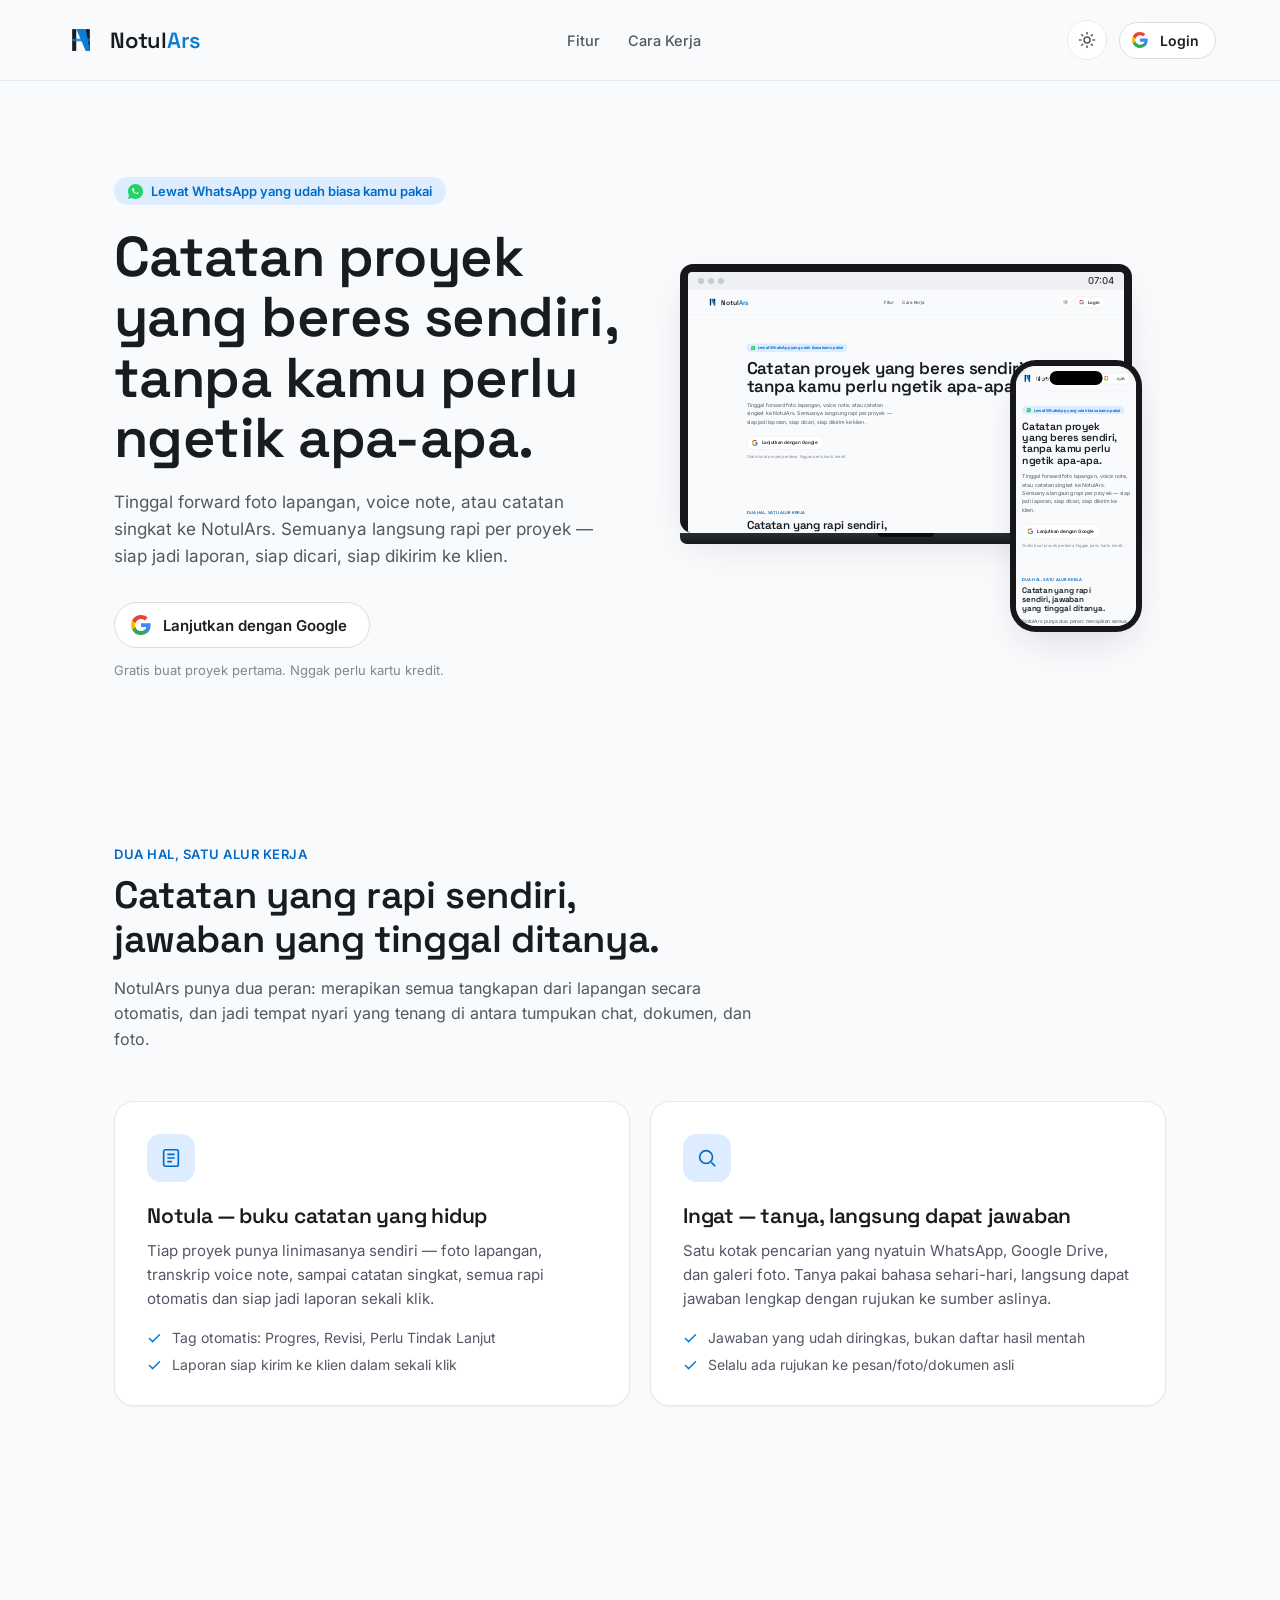
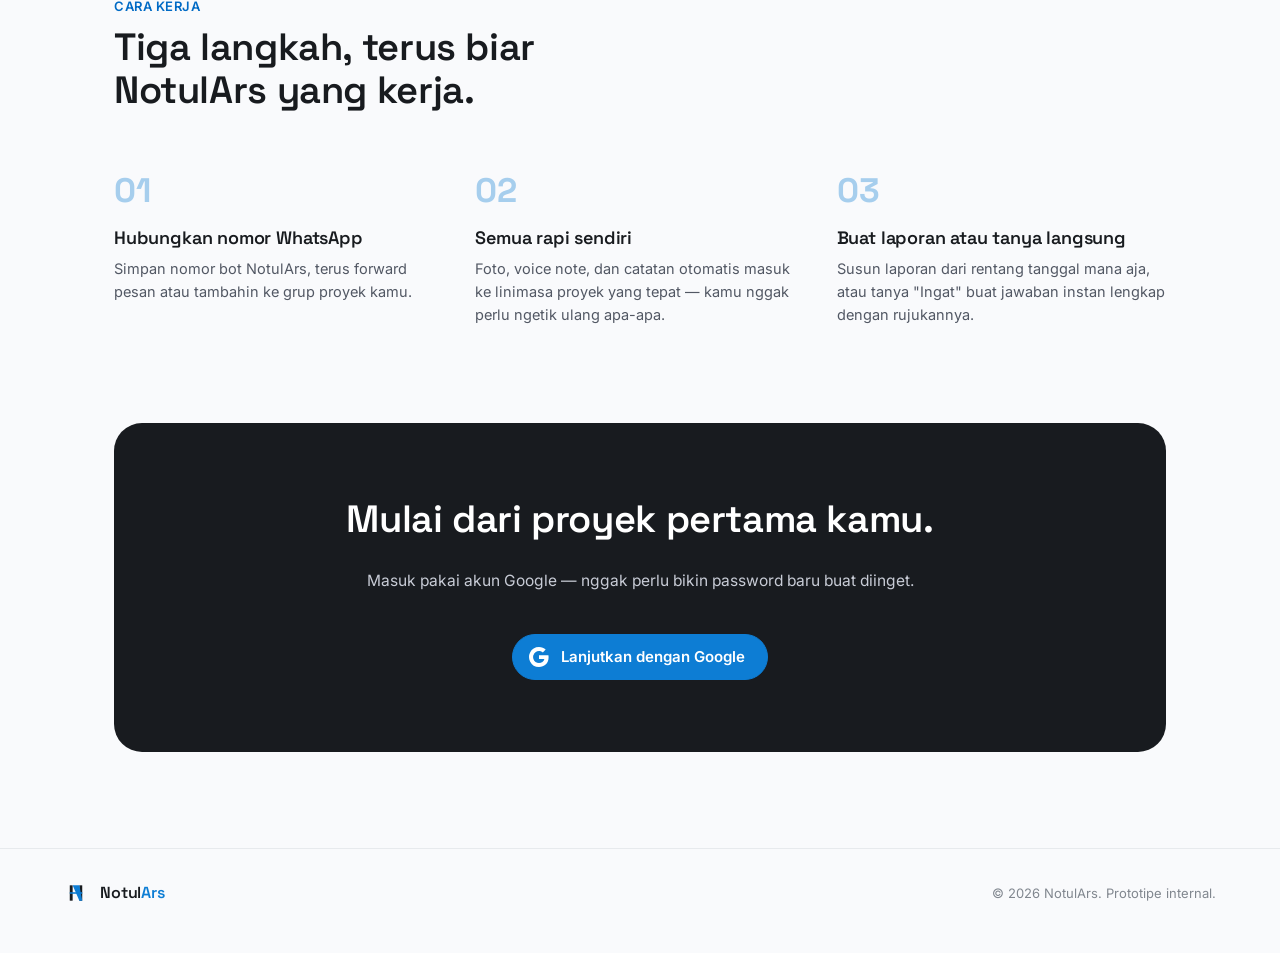
==== commit 9074aecf: "Rapikan mockup HP (fit ke layar, posisi lurus, hapus badge), ubah nada bahasa jadi lebih santai di s" ====
--- a/app.html
+++ b/app.html
@@ -508,7 +508,7 @@
 
       <div class="privacy-note">
         <svg width="18" height="18" viewBox="0 0 24 24" fill="none" stroke="currentColor" stroke-width="1.8"><rect x="5" y="11" width="14" height="9" rx="2"/><path d="M8 11V7a4 4 0 118 0v4"/></svg>
-        <p><b>NotulArs hanya membaca</b> — tidak pernah mengirim pesan atau mengubah apa pun atas nama Anda di WhatsApp, Drive, maupun galeri foto.</p>
+        <p><b>NotulArs cuma baca-baca aja</b> — nggak pernah kirim pesan atau ubah apa pun atas nama kamu di WhatsApp, Drive, maupun galeri foto.</p>
       </div>
     </div>
   </div>
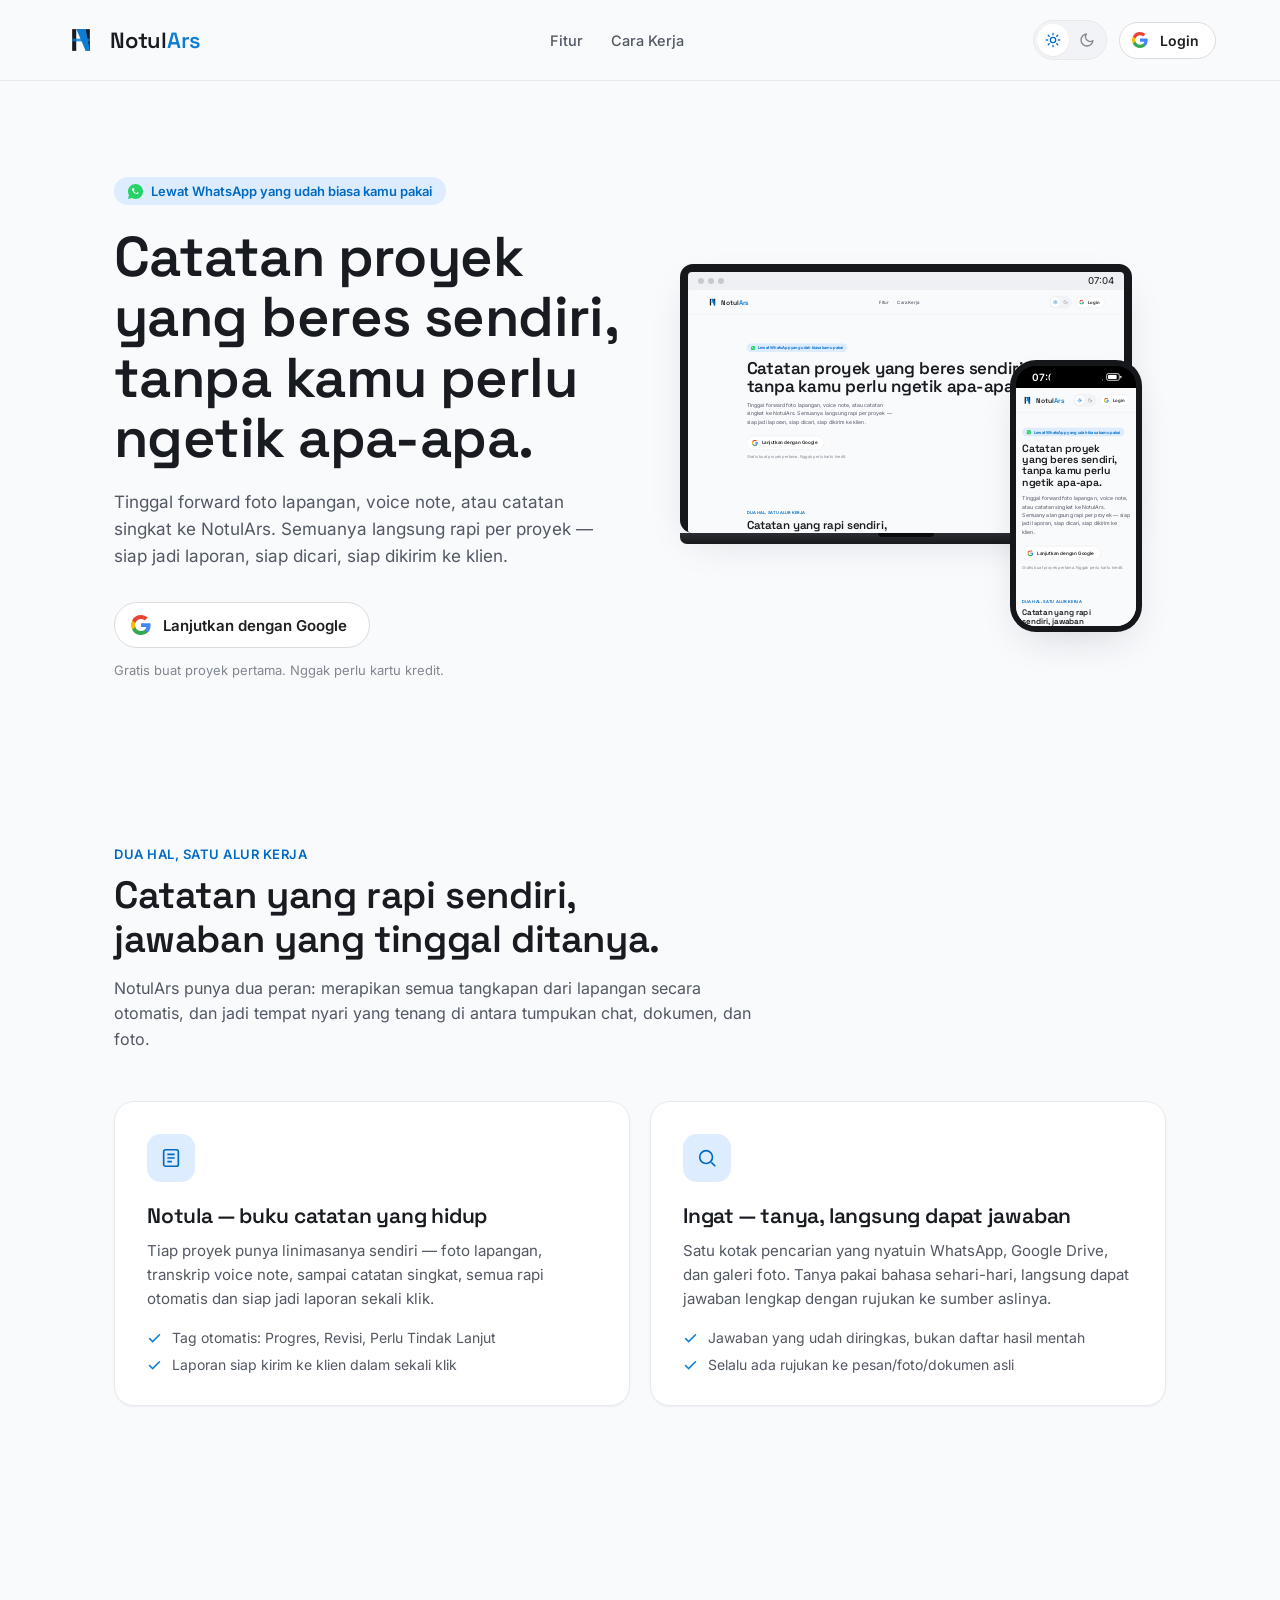
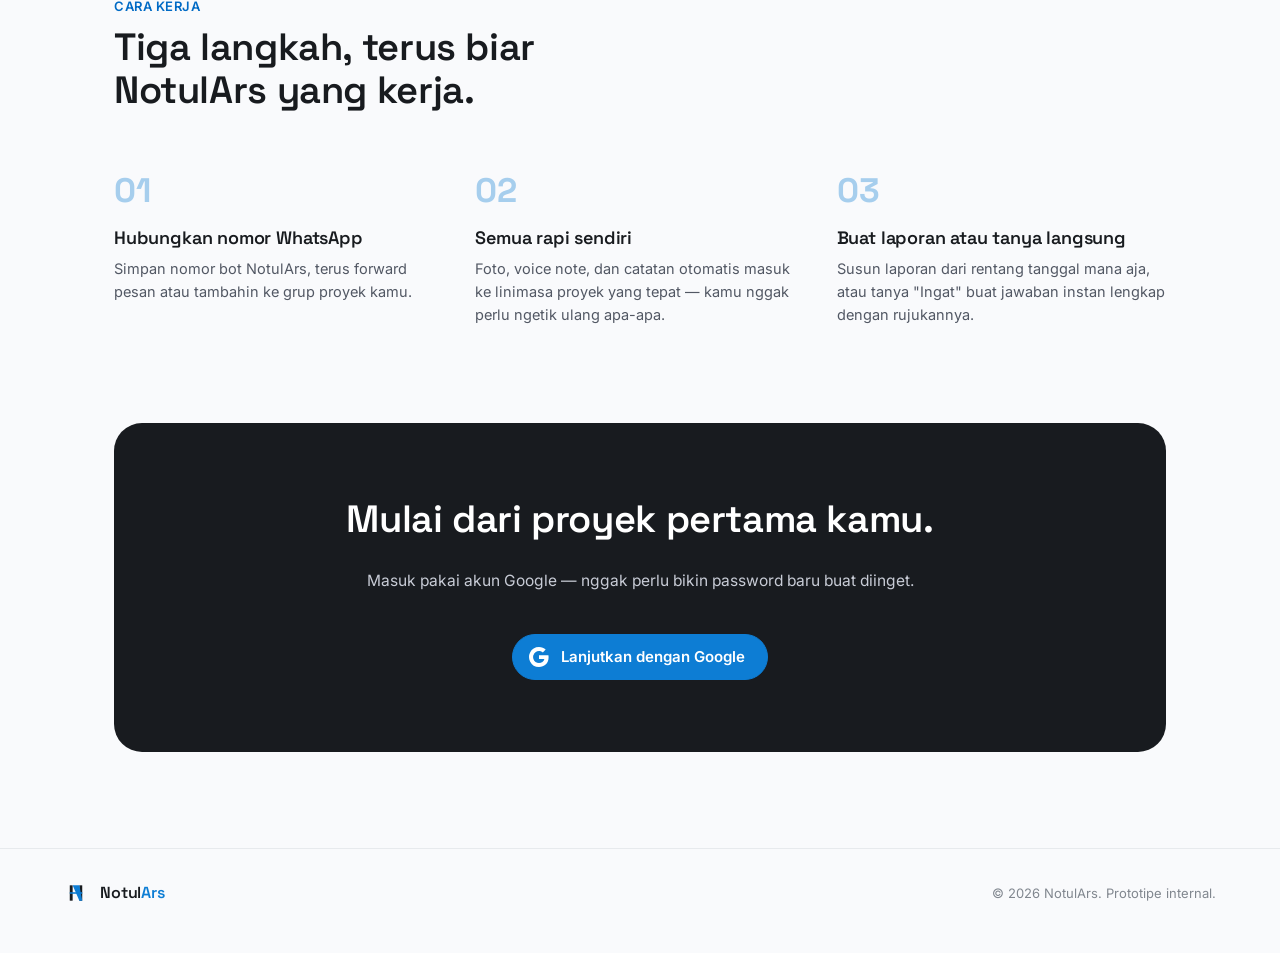
==== commit cb1c2b25: "Rapikan bagian atas mockup HP (status bar solid, tidak tumpang tindih), jadikan light mode default, " ====
--- a/app.html
+++ b/app.html
@@ -397,10 +397,14 @@
         <span class="logo-word">Notul<span class="accent">Ars</span></span>
       </a>
       <div style="display:flex;gap:8px;align-items:center;">
-        <button class="theme-toggle" data-theme-toggle onclick="toggleTheme()" aria-label="Ganti tampilan terang/gelap">
-          <svg class="icon-sun" width="18" height="18" viewBox="0 0 24 24" fill="none" stroke="currentColor" stroke-width="2" stroke-linecap="round"><circle cx="12" cy="12" r="4"/><path d="M12 2v2M12 20v2M4.93 4.93l1.41 1.41M17.66 17.66l1.41 1.41M2 12h2M20 12h2M6.34 17.66l-1.41 1.41M19.07 4.93l-1.41 1.41"/></svg>
-          <svg class="icon-moon" width="18" height="18" viewBox="0 0 24 24" fill="none" stroke="currentColor" stroke-width="2" stroke-linecap="round" stroke-linejoin="round"><path d="M21 12.79A9 9 0 1111.21 3 7 7 0 0021 12.79z"/></svg>
-        </button>
+        <div class="theme-switch" role="group" aria-label="Pilih tampilan">
+          <button class="theme-opt" data-theme-opt="light" onclick="setTheme('light')" aria-label="Mode terang">
+            <svg width="16" height="16" viewBox="0 0 24 24" fill="none" stroke="currentColor" stroke-width="2" stroke-linecap="round"><circle cx="12" cy="12" r="4"/><path d="M12 2v2M12 20v2M4.93 4.93l1.41 1.41M17.66 17.66l1.41 1.41M2 12h2M20 12h2M6.34 17.66l-1.41 1.41M19.07 4.93l-1.41 1.41"/></svg>
+          </button>
+          <button class="theme-opt" data-theme-opt="dark" onclick="setTheme('dark')" aria-label="Mode gelap">
+            <svg width="16" height="16" viewBox="0 0 24 24" fill="none" stroke="currentColor" stroke-width="2" stroke-linecap="round" stroke-linejoin="round"><path d="M21 12.79A9 9 0 1111.21 3 7 7 0 0021 12.79z"/></svg>
+          </button>
+        </div>
         <button class="icon-btn" aria-label="Hubungkan WhatsApp baru" onclick="openOnboarding()">
           <svg width="19" height="19" viewBox="0 0 24 24" fill="none" stroke="currentColor" stroke-width="2" stroke-linecap="round"><path d="M12 5v14M5 12h14"/></svg>
         </button>
@@ -459,10 +463,14 @@
           <svg width="18" height="18" viewBox="0 0 24 24" fill="none" stroke="currentColor" stroke-width="2" stroke-linecap="round"><circle cx="11" cy="11" r="7"/><path d="M21 21l-4.3-4.3"/></svg>
           <input id="search-input" type="text" placeholder="Tanya apa saja tentang proyekmu..." onkeydown="if(event.key==='Enter'){submitSearch(this.value)}">
         </div>
-        <button class="theme-toggle" data-theme-toggle onclick="toggleTheme()" aria-label="Ganti tampilan terang/gelap">
-          <svg class="icon-sun" width="18" height="18" viewBox="0 0 24 24" fill="none" stroke="currentColor" stroke-width="2" stroke-linecap="round"><circle cx="12" cy="12" r="4"/><path d="M12 2v2M12 20v2M4.93 4.93l1.41 1.41M17.66 17.66l1.41 1.41M2 12h2M20 12h2M6.34 17.66l-1.41 1.41M19.07 4.93l-1.41 1.41"/></svg>
-          <svg class="icon-moon" width="18" height="18" viewBox="0 0 24 24" fill="none" stroke="currentColor" stroke-width="2" stroke-linecap="round" stroke-linejoin="round"><path d="M21 12.79A9 9 0 1111.21 3 7 7 0 0021 12.79z"/></svg>
-        </button>
+        <div class="theme-switch" role="group" aria-label="Pilih tampilan">
+          <button class="theme-opt" data-theme-opt="light" onclick="setTheme('light')" aria-label="Mode terang">
+            <svg width="16" height="16" viewBox="0 0 24 24" fill="none" stroke="currentColor" stroke-width="2" stroke-linecap="round"><circle cx="12" cy="12" r="4"/><path d="M12 2v2M12 20v2M4.93 4.93l1.41 1.41M17.66 17.66l1.41 1.41M2 12h2M20 12h2M6.34 17.66l-1.41 1.41M19.07 4.93l-1.41 1.41"/></svg>
+          </button>
+          <button class="theme-opt" data-theme-opt="dark" onclick="setTheme('dark')" aria-label="Mode gelap">
+            <svg width="16" height="16" viewBox="0 0 24 24" fill="none" stroke="currentColor" stroke-width="2" stroke-linecap="round" stroke-linejoin="round"><path d="M21 12.79A9 9 0 1111.21 3 7 7 0 0021 12.79z"/></svg>
+          </button>
+        </div>
         <button class="icon-btn" aria-label="Pengaturan sumber" onclick="switchTab('profil')">
           <svg width="18" height="18" viewBox="0 0 24 24" fill="none" stroke="currentColor" stroke-width="1.8"><circle cx="12" cy="12" r="3"/><path d="M19.4 15a1.65 1.65 0 00.33 1.82l.06.06a2 2 0 11-2.83 2.83l-.06-.06a1.65 1.65 0 00-1.82-.33 1.65 1.65 0 00-1 1.51V21a2 2 0 01-4 0v-.09A1.65 1.65 0 009 19.4a1.65 1.65 0 00-1.82.33l-.06.06a2 2 0 11-2.83-2.83l.06-.06A1.65 1.65 0 004.6 15a1.65 1.65 0 00-1.51-1H3a2 2 0 010-4h.09A1.65 1.65 0 004.6 9a1.65 1.65 0 00-.33-1.82l-.06-.06a2 2 0 112.83-2.83l.06.06A1.65 1.65 0 009 4.6a1.65 1.65 0 001-1.51V3a2 2 0 014 0v.09A1.65 1.65 0 0015 4.6a1.65 1.65 0 001.82-.33l.06-.06a2 2 0 112.83 2.83l-.06.06A1.65 1.65 0 0019.4 9a1.65 1.65 0 001.51 1H21a2 2 0 010 4h-.09a1.65 1.65 0 00-1.51 1z"/></svg>
         </button>
@@ -475,10 +483,14 @@
   <div class="tabpanel" data-tab="profil">
     <div class="topbar">
       <span class="page-title">Profil</span>
-      <button class="theme-toggle" data-theme-toggle onclick="toggleTheme()" aria-label="Ganti tampilan terang/gelap">
-        <svg class="icon-sun" width="18" height="18" viewBox="0 0 24 24" fill="none" stroke="currentColor" stroke-width="2" stroke-linecap="round"><circle cx="12" cy="12" r="4"/><path d="M12 2v2M12 20v2M4.93 4.93l1.41 1.41M17.66 17.66l1.41 1.41M2 12h2M20 12h2M6.34 17.66l-1.41 1.41M19.07 4.93l-1.41 1.41"/></svg>
-        <svg class="icon-moon" width="18" height="18" viewBox="0 0 24 24" fill="none" stroke="currentColor" stroke-width="2" stroke-linecap="round" stroke-linejoin="round"><path d="M21 12.79A9 9 0 1111.21 3 7 7 0 0021 12.79z"/></svg>
-      </button>
+      <div class="theme-switch" role="group" aria-label="Pilih tampilan">
+        <button class="theme-opt" data-theme-opt="light" onclick="setTheme('light')" aria-label="Mode terang">
+          <svg width="16" height="16" viewBox="0 0 24 24" fill="none" stroke="currentColor" stroke-width="2" stroke-linecap="round"><circle cx="12" cy="12" r="4"/><path d="M12 2v2M12 20v2M4.93 4.93l1.41 1.41M17.66 17.66l1.41 1.41M2 12h2M20 12h2M6.34 17.66l-1.41 1.41M19.07 4.93l-1.41 1.41"/></svg>
+        </button>
+        <button class="theme-opt" data-theme-opt="dark" onclick="setTheme('dark')" aria-label="Mode gelap">
+          <svg width="16" height="16" viewBox="0 0 24 24" fill="none" stroke="currentColor" stroke-width="2" stroke-linecap="round" stroke-linejoin="round"><path d="M21 12.79A9 9 0 1111.21 3 7 7 0 0021 12.79z"/></svg>
+        </button>
+      </div>
     </div>
     <div style="padding:0 20px 30px;max-width:640px;margin:0 auto;">
       <div class="profil-header">
--- a/styles.css
+++ b/styles.css
@@ -165,15 +165,16 @@
 .btn-ghost:hover{color:var(--text);background:var(--surface-2);}
 .btn[disabled]{opacity:.45;cursor:not-allowed;}
 
-/* ---------- Theme toggle ---------- */
-.theme-toggle{
-  width:40px;height:40px;border-radius:50%;flex-shrink:0;
+/* ---------- Theme switch (2 pilihan: light / dark) ---------- */
+.theme-switch{
+  display:inline-flex;align-items:center;gap:2px;flex-shrink:0;
+  background:var(--surface-2);border:1px solid var(--border-soft);border-radius:100px;padding:3px;
+}
+.theme-opt{
+  width:32px;height:32px;border-radius:50%;flex-shrink:0;
   display:flex;align-items:center;justify-content:center;
-  background:var(--surface);border:1px solid var(--border-soft);color:var(--text-2);
-  transition:transform .15s ease,background .15s ease,color .15s ease;
+  color:var(--text-3);transition:background .15s ease,color .15s ease,transform .15s ease;
 }
-.theme-toggle:hover{background:var(--surface-2);color:var(--text);transform:translateY(-1px);}
-.theme-toggle:active{transform:translateY(0) scale(.96);}
-.theme-toggle .icon-moon{display:none;}
-.theme-toggle.is-dark .icon-sun{display:none;}
-.theme-toggle.is-dark .icon-moon{display:block;}
+.theme-opt:hover{color:var(--text);transform:translateY(-1px);}
+.theme-opt:active{transform:translateY(0) scale(.94);}
+.theme-opt.is-active{background:var(--surface);color:var(--blue-hover);box-shadow:var(--shadow-1);}
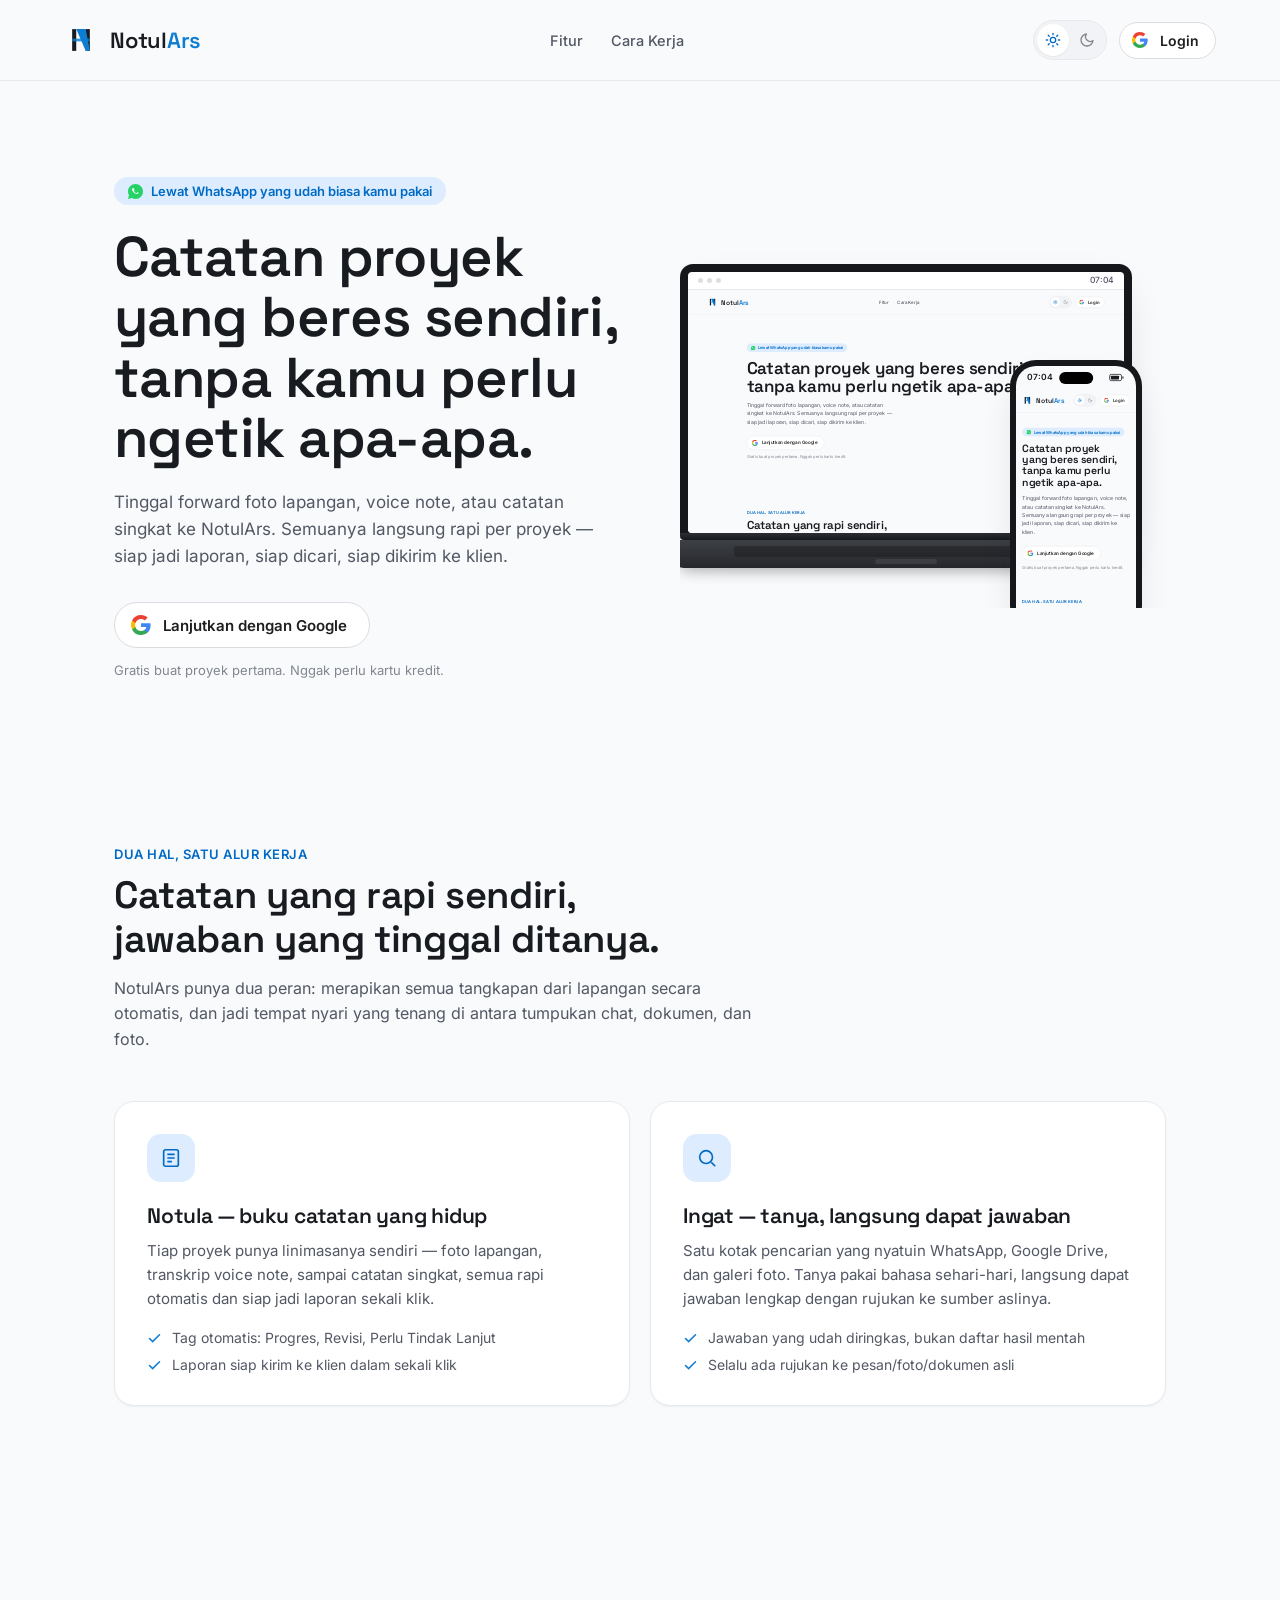
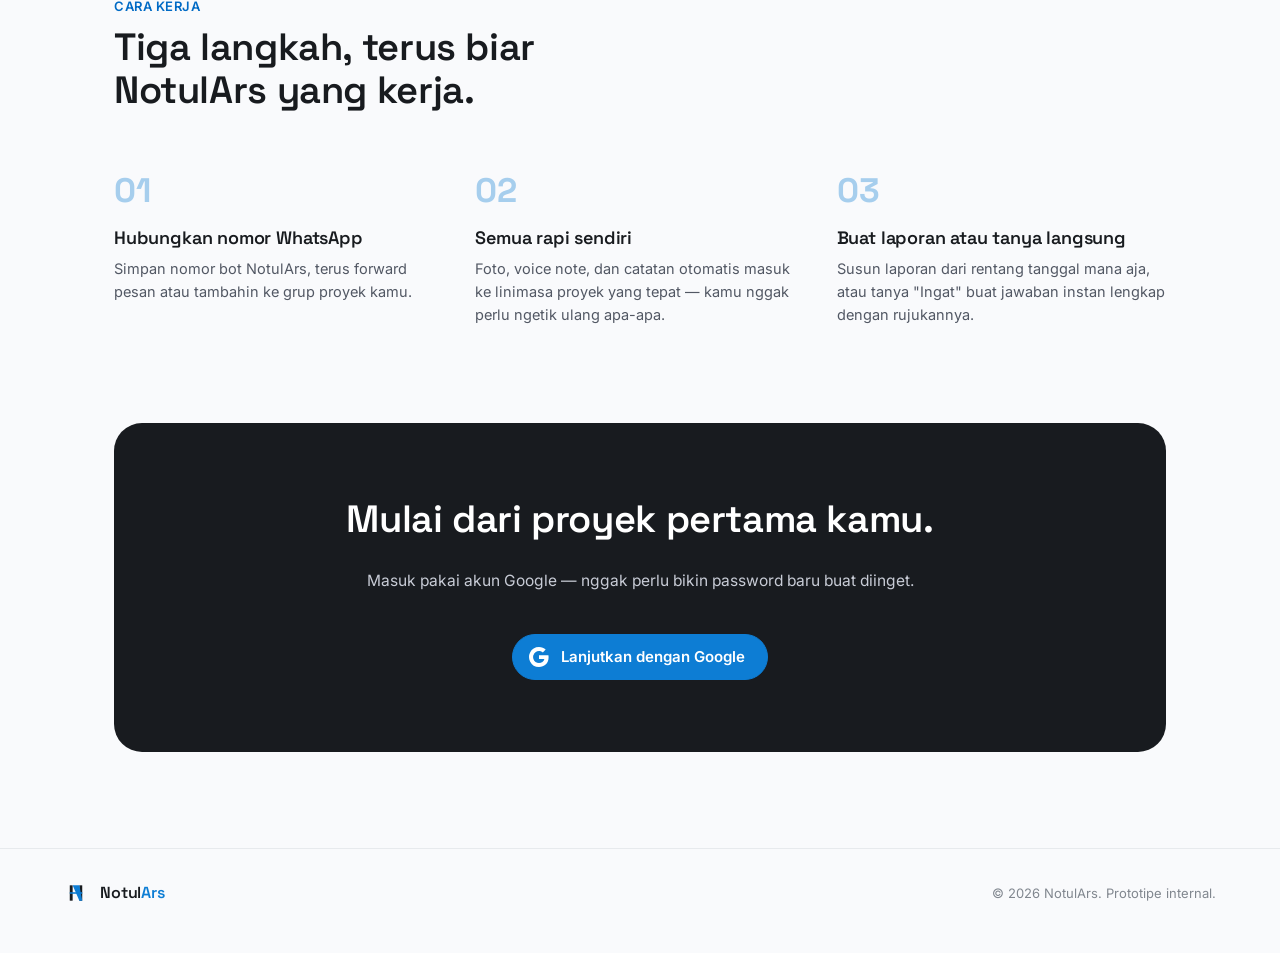
==== commit 211939a5: "Perbaiki tampilan HP yang bisa digeser ke samping di landing page & dashboard Mockup laptop di landi" ====
--- a/app.html
+++ b/app.html
@@ -270,7 +270,7 @@
 .cari-topbar{position:sticky;top:0;z-index:20;background:var(--bg);padding:16px 20px 10px;}
 .cari-topbar-row{display:flex;align-items:center;gap:10px;}
 .search-bar{
-  flex:1;display:flex;align-items:center;gap:10px;background:var(--surface);border:1.5px solid var(--border);
+  flex:1;min-width:0;display:flex;align-items:center;gap:10px;background:var(--surface);border:1.5px solid var(--border);
   border-radius:16px;padding:14px 16px;transition:border-color .15s ease,box-shadow .15s ease;
 }
 .search-bar:focus-within{border-color:var(--accent);box-shadow:0 0 0 4px var(--accent-tint);}
--- a/styles.css
+++ b/styles.css
@@ -122,7 +122,7 @@
 }
 
 *{box-sizing:border-box;}
-html,body{margin:0;padding:0;}
+html,body{margin:0;padding:0;overflow-x:hidden;}
 body{
   background:var(--bg);
   color:var(--text);
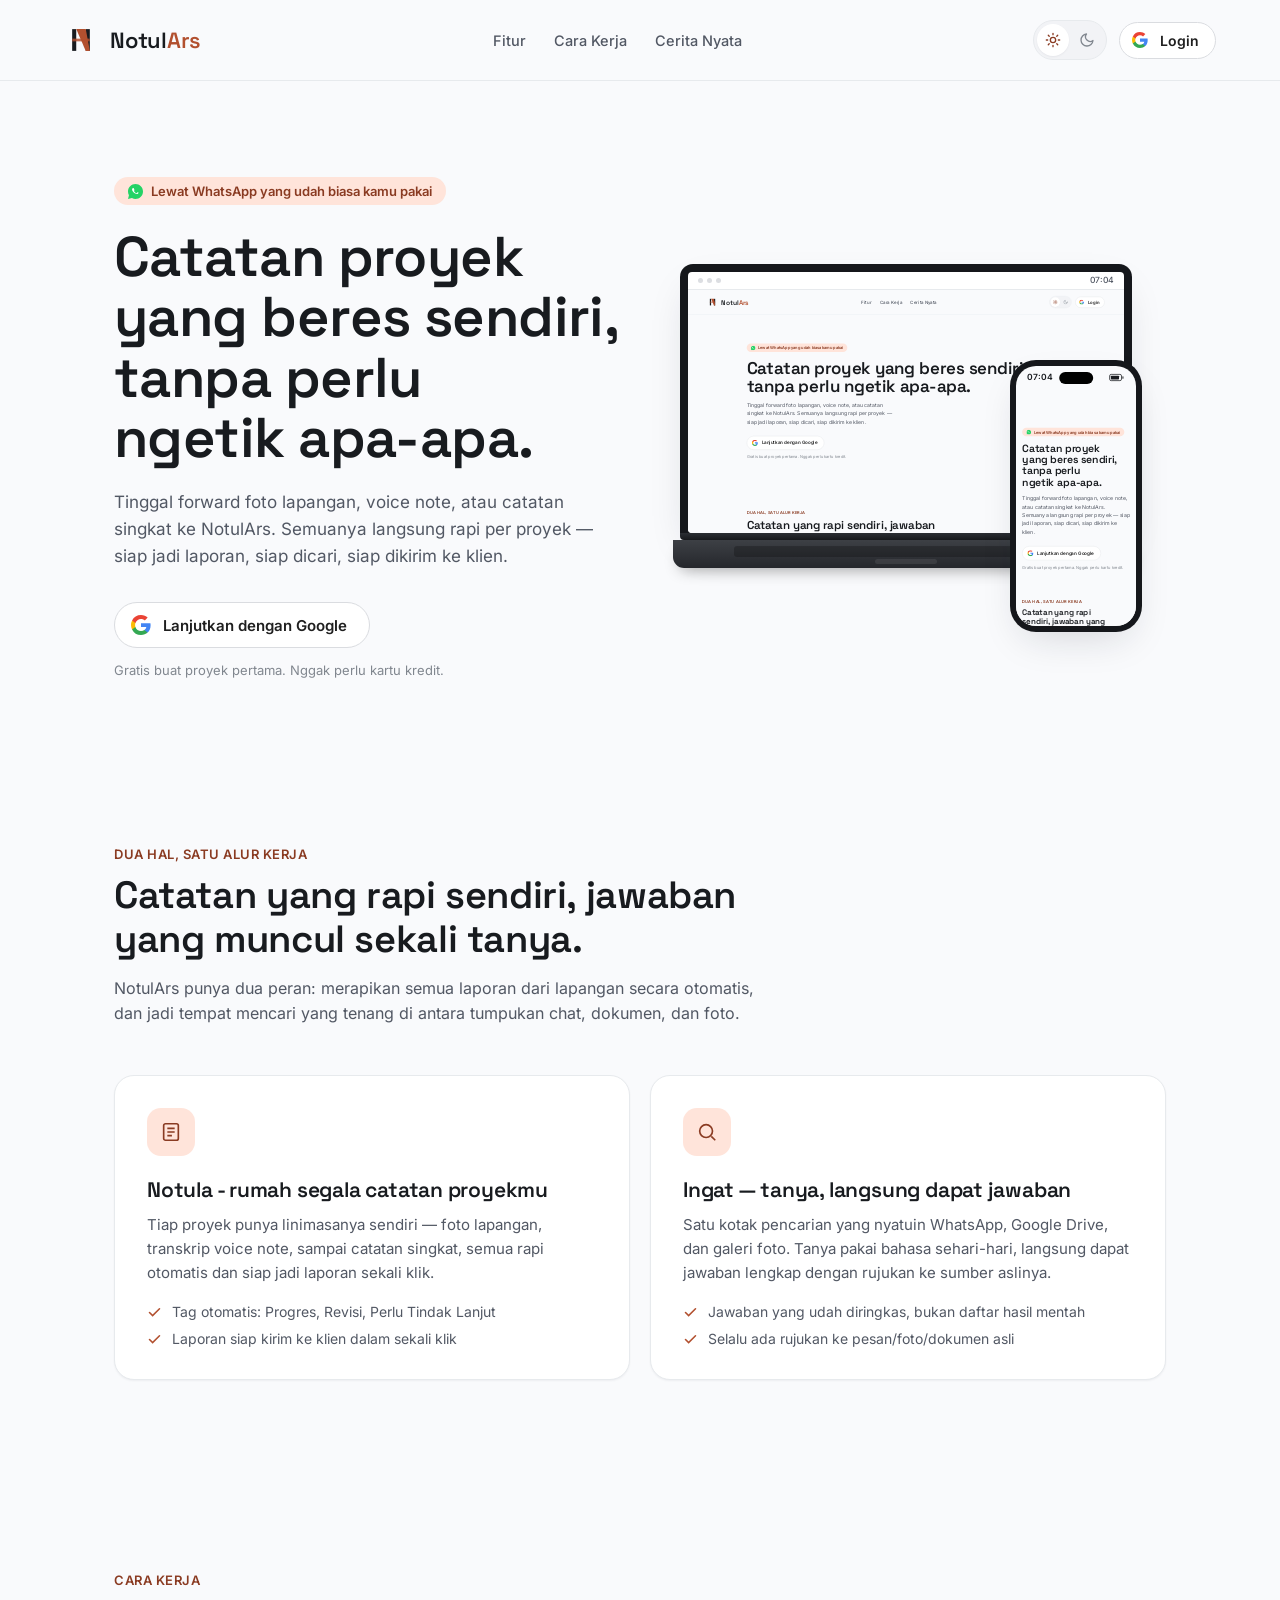
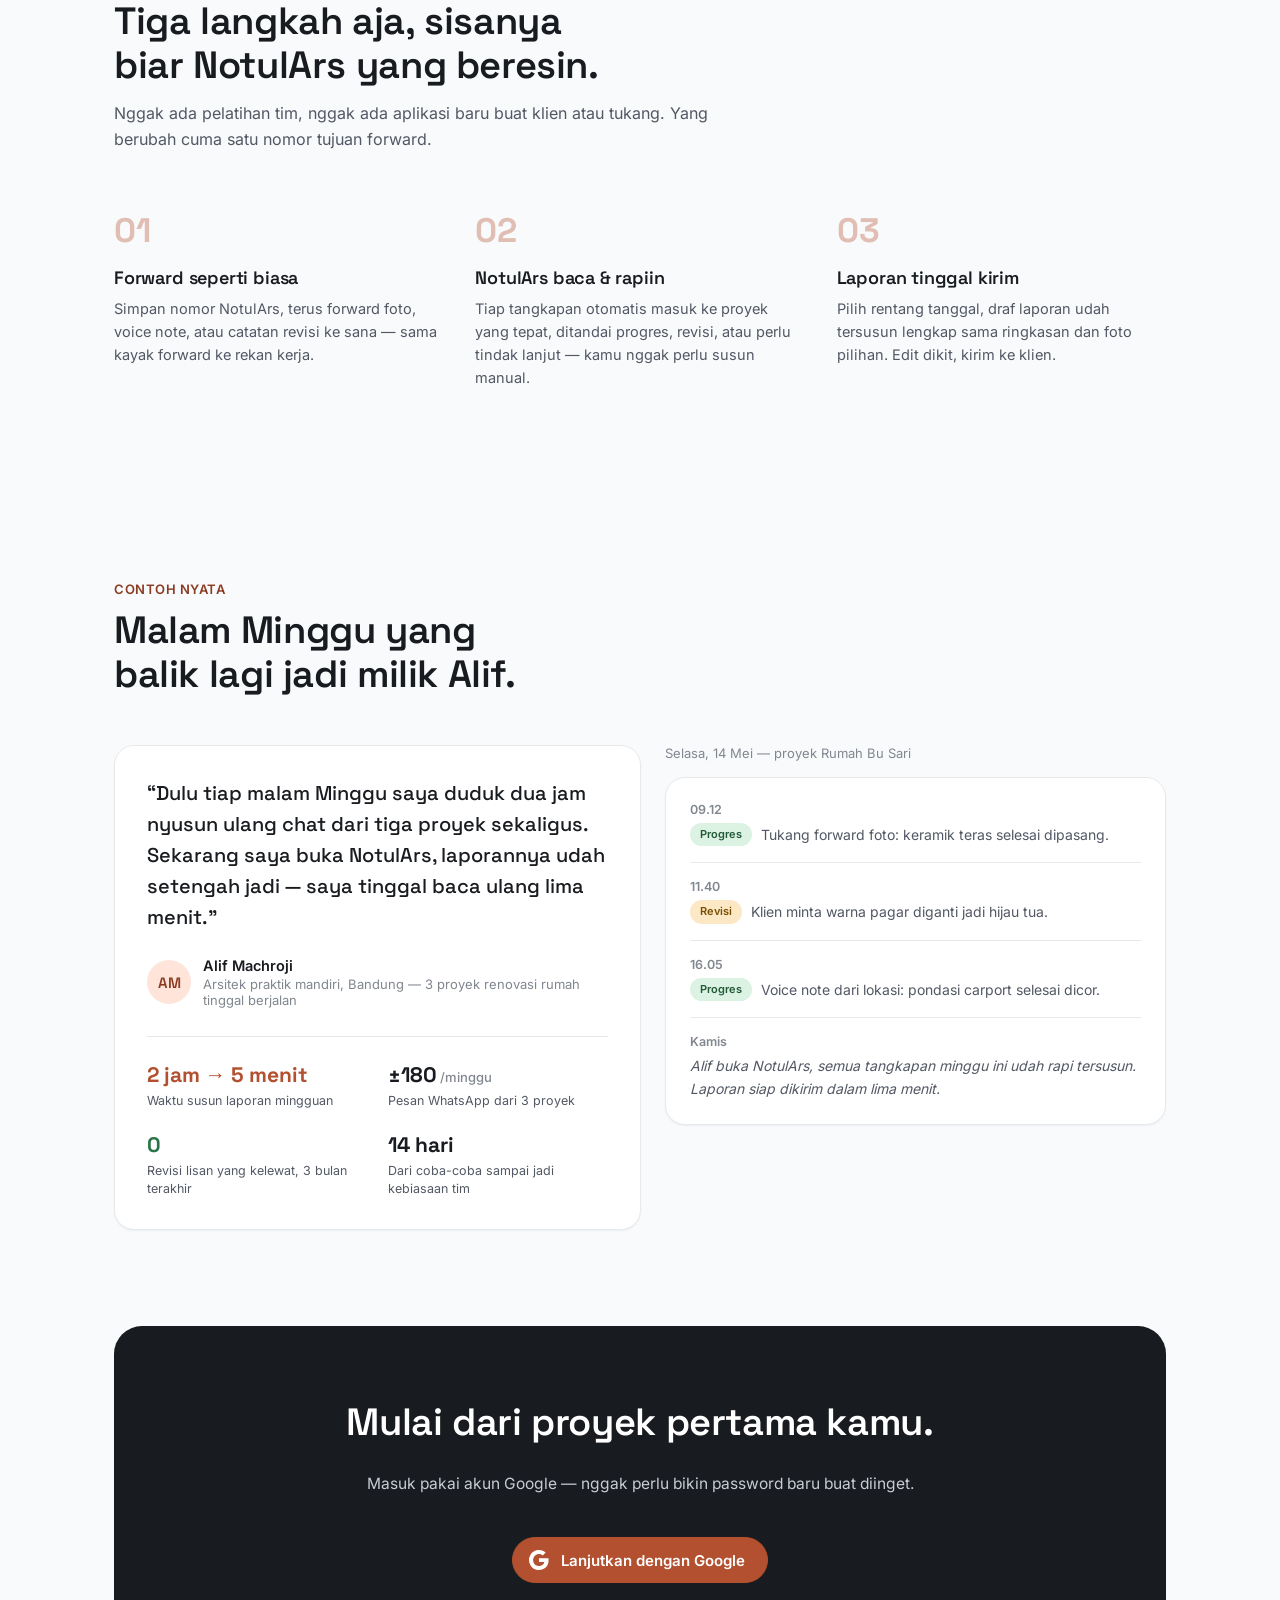
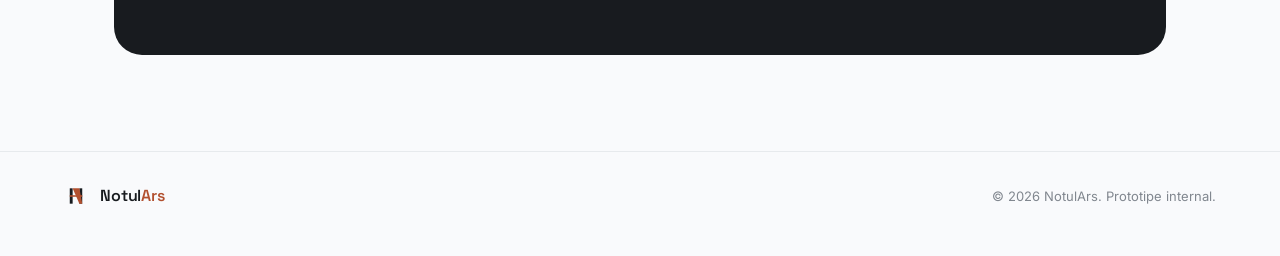
==== commit 9f9c5243: "Ganti aksen warna dari biru ke oranye terracotta, perbaiki 2 baris teks Ganti nilai token --blue/--b" ====
--- a/app.html
+++ b/app.html
@@ -4,7 +4,7 @@
 <meta charset="utf-8">
 <meta name="viewport" content="width=device-width, initial-scale=1">
 <title>NotulArs — Dashboard</title>
-<link rel="icon" href="data:image/svg+xml,%3Csvg xmlns='http://www.w3.org/2000/svg' viewBox='0 0 100 100'%3E%3Crect x='24' y='18' width='12' height='64' fill='%23222'/%3E%3Crect x='64' y='18' width='12' height='64' fill='%23222'/%3E%3Cpolygon points='36,18 64,18 76,82 64,82' fill='%230D7DD4'/%3E%3Crect x='24' y='46' width='52' height='8' fill='%230D7DD4'/%3E%3C/svg%3E">
+<link rel="icon" href="data:image/svg+xml,%3Csvg xmlns='http://www.w3.org/2000/svg' viewBox='0 0 100 100'%3E%3Crect x='24' y='18' width='12' height='64' fill='%23222'/%3E%3Crect x='64' y='18' width='12' height='64' fill='%23222'/%3E%3Cpolygon points='36,18 64,18 76,82 64,82' fill='%23B2502F'/%3E%3Crect x='24' y='46' width='52' height='8' fill='%23B2502F'/%3E%3C/svg%3E">
 <link rel="stylesheet" href="styles.css">
 <script src="theme.js"></script>
 <style>
--- a/styles.css
+++ b/styles.css
@@ -12,9 +12,9 @@
 @font-face{font-family:'Inter';font-style:normal;font-weight:700;font-display:swap;src:url('assets/fonts/inter-700.woff2') format('woff2');}
 
 :root{
-  --blue:oklch(0.58 0.16 250);
-  --blue-hover:oklch(0.52 0.17 250);
-  --blue-tint:oklch(0.94 0.03 250);
+  --blue:oklch(0.55 0.136 39);
+  --blue-hover:oklch(0.454 0.115 38);
+  --blue-tint:oklch(0.94 0.035 39);
   --blue-on:#ffffff;
   --ink:oklch(0.22 0.01 260);
   --bg:oklch(0.985 0.003 260);
@@ -51,9 +51,9 @@
     --text-3:oklch(0.52 0.014 260);
     --border:oklch(0.32 0.015 260);
     --border-soft:oklch(0.28 0.013 260);
-    --blue:oklch(0.70 0.155 250);
-    --blue-hover:oklch(0.76 0.14 250);
-    --blue-tint:oklch(0.30 0.06 250);
+    --blue:oklch(0.693 0.127 44);
+    --blue-hover:oklch(0.778 0.107 46);
+    --blue-tint:oklch(0.30 0.06 44);
     --blue-on:oklch(0.16 0.012 260);
     --logo-pole:#F2F1EC;
     --tag-progres-bg:oklch(0.28 0.04 155);
@@ -77,9 +77,9 @@
   --text-3:oklch(0.52 0.014 260);
   --border:oklch(0.32 0.015 260);
   --border-soft:oklch(0.28 0.013 260);
-  --blue:oklch(0.70 0.155 250);
-  --blue-hover:oklch(0.76 0.14 250);
-  --blue-tint:oklch(0.30 0.06 250);
+  --blue:oklch(0.693 0.127 44);
+  --blue-hover:oklch(0.778 0.107 46);
+  --blue-tint:oklch(0.30 0.06 44);
   --blue-on:oklch(0.16 0.012 260);
   --logo-pole:#F2F1EC;
   --tag-progres-bg:oklch(0.28 0.04 155);
@@ -93,9 +93,9 @@
   color-scheme:dark;
 }
 :root[data-theme="light"]{
-  --blue:oklch(0.58 0.16 250);
-  --blue-hover:oklch(0.52 0.17 250);
-  --blue-tint:oklch(0.94 0.03 250);
+  --blue:oklch(0.55 0.136 39);
+  --blue-hover:oklch(0.454 0.115 38);
+  --blue-tint:oklch(0.94 0.035 39);
   --blue-on:#ffffff;
   --bg:oklch(0.985 0.003 260);
   --surface:#ffffff;
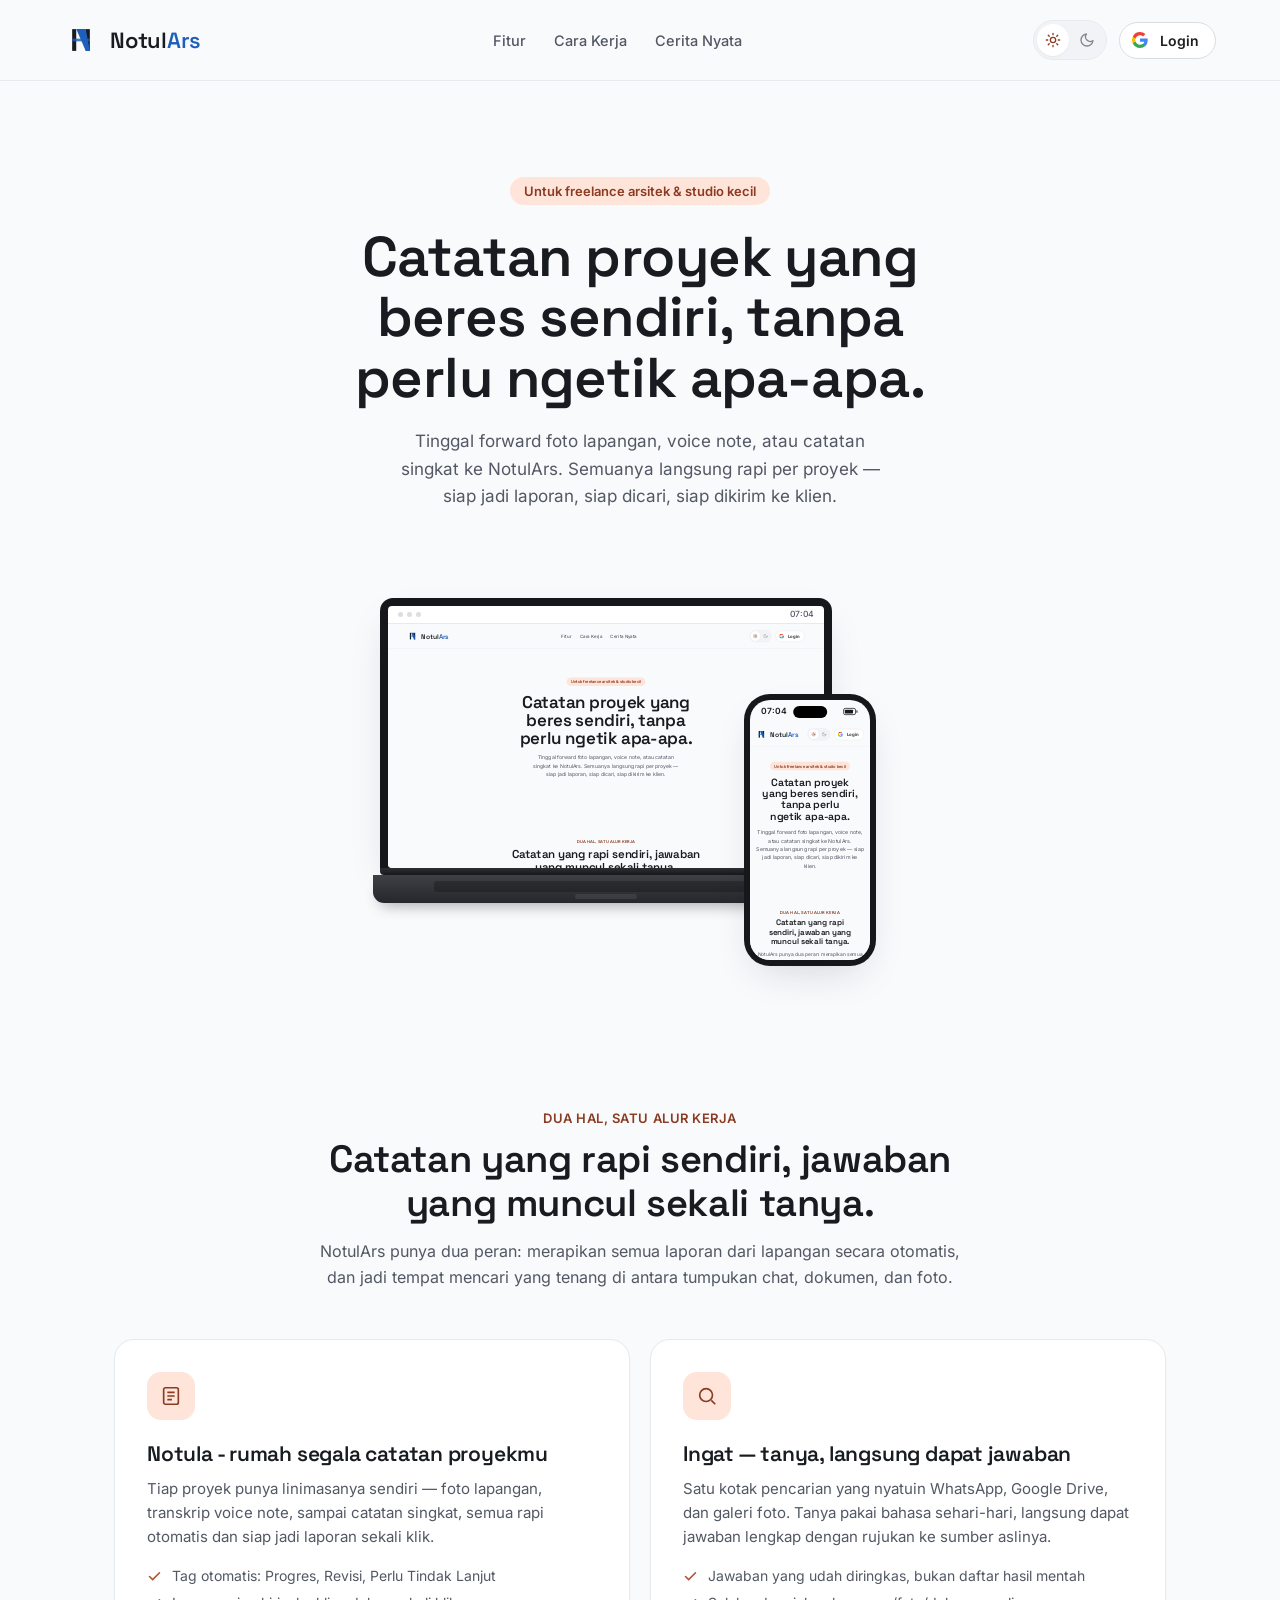
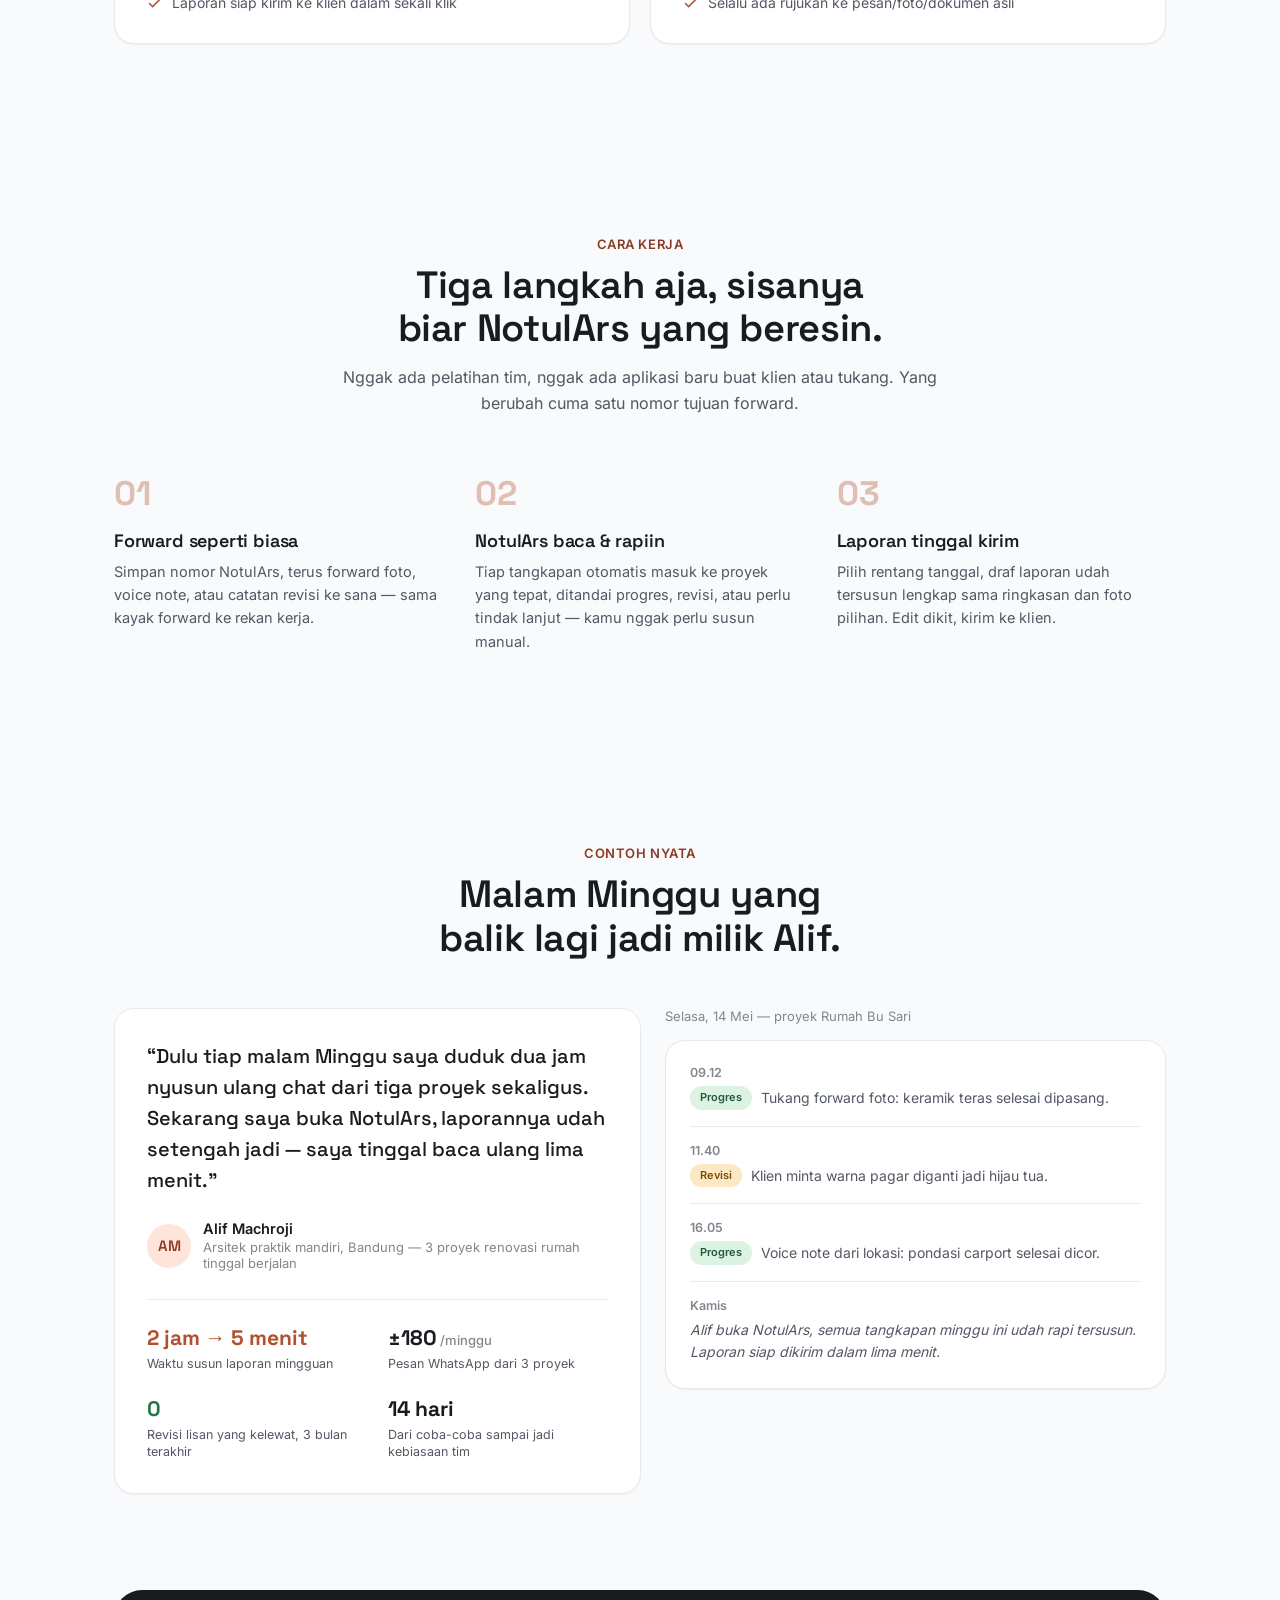
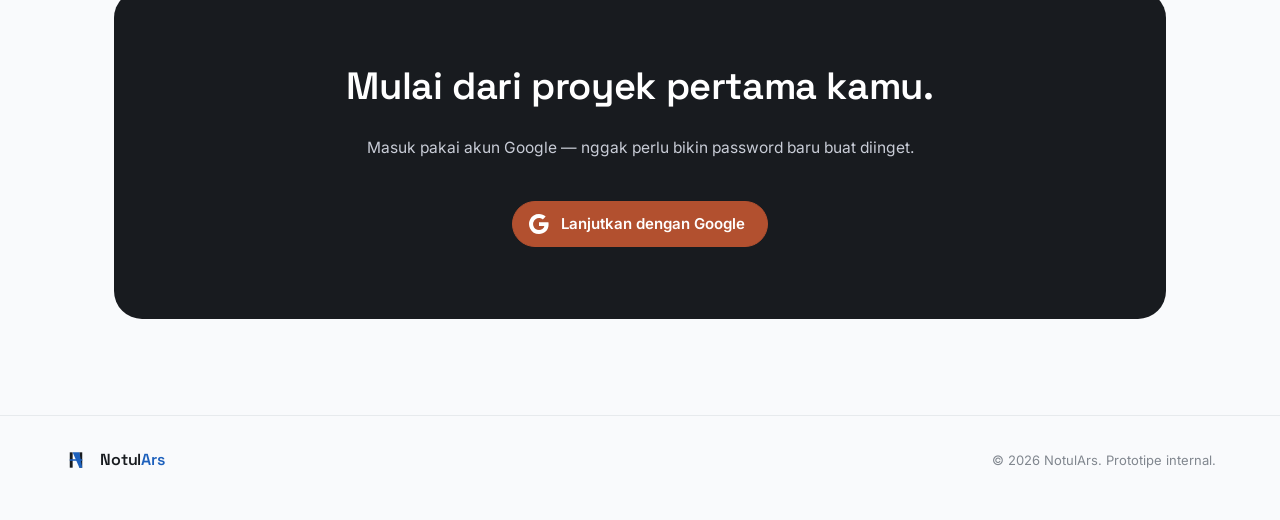
==== commit 575ab242: "Bagikan ke Klien jadi satu klik langsung ekspor PDF, ubah warna logo dari oranye ke biru Co-Authored" ====
--- a/app.html
+++ b/app.html
@@ -258,13 +258,6 @@
 .report-photo-cap:hover{border-color:var(--border);}
 .report-photo-cap:focus{outline:none;border:1px dashed var(--accent);background:var(--surface);}
 .report-empty-note{font-size:14px;color:var(--text-3);padding:20px;text-align:center;}
-
-.share-sheet-option{
-  display:flex;align-items:center;gap:14px;width:100%;padding:14px;border-radius:14px;
-  border:1px solid var(--border-soft);margin-bottom:10px;text-align:left;transition:background .15s;
-}
-.share-sheet-option:hover{background:var(--surface-2);}
-.share-opt-icon{width:38px;height:38px;border-radius:10px;background:var(--accent-tint);color:var(--accent-hover);display:flex;align-items:center;justify-content:center;flex-shrink:0;}
 
 /* ===== Cari — Inter only, calm ===== */
 .cari-topbar{position:sticky;top:0;z-index:20;background:var(--bg);padding:16px 20px 10px;}
@@ -597,7 +590,7 @@
       <div class="report-doc">
         <div class="report-actions">
           <button class="btn btn-secondary" onclick="saveReportDraft()">Simpan sebagai Draf</button>
-          <button class="btn btn-primary" onclick="openShareSheet()">
+          <button class="btn btn-primary" onclick="shareToClient()">
             <svg width="15" height="15" viewBox="0 0 24 24" fill="none" stroke="currentColor" stroke-width="2" stroke-linecap="round" stroke-linejoin="round"><circle cx="18" cy="5" r="3"/><circle cx="6" cy="12" r="3"/><circle cx="18" cy="19" r="3"/><path d="M8.6 13.5l6.8 4M15.4 6.5l-6.8 4"/></svg>
             Bagikan ke Klien
           </button>
@@ -611,26 +604,6 @@
         <div class="report-section-label">Foto terpilih</div>
         <div class="report-photo-list" id="report-photo-list"></div>
       </div>
-    </div>
-  </div>
-
-  <div class="overlay" id="share-sheet">
-    <div class="overlay-panel">
-      <div class="overlay-grip"></div>
-      <div class="overlay-header">
-        <span class="overlay-title">Bagikan Laporan</span>
-        <button class="icon-btn overlay-close" onclick="closeShareSheet()">
-          <svg width="16" height="16" viewBox="0 0 24 24" fill="none" stroke="currentColor" stroke-width="2" stroke-linecap="round"><path d="M18 6L6 18M6 6l12 12"/></svg>
-        </button>
-      </div>
-      <button class="share-sheet-option" onclick="doShare('pdf')">
-        <span class="share-opt-icon"><svg width="18" height="18" viewBox="0 0 24 24" fill="none" stroke="currentColor" stroke-width="1.8"><path d="M7 3h7l5 5v13a1 1 0 01-1 1H7a1 1 0 01-1-1V4a1 1 0 011-1z"/><path d="M9 13h6M9 17h6"/></svg></span>
-        <span><div class="fab-card-title">Ekspor sebagai PDF</div><div class="fab-card-sub">Siap dicetak atau dilampirkan email</div></span>
-      </button>
-      <button class="share-sheet-option" onclick="doShare('wa')">
-        <span class="share-opt-icon" style="background:#DCF3D2;"><svg width="20" height="20" viewBox="0 0 32 32" aria-hidden="true"><path fill="#25D366" d="M16 0C7.163 0 0 7.163 0 16c0 2.837.744 5.5 2.04 7.804L0 32l8.412-2.204A15.9 15.9 0 0016 32c8.837 0 16-7.163 16-16S24.837 0 16 0z"/><path fill="#fff" d="M23.3 19.1c-.4-.2-2.3-1.1-2.6-1.3-.4-.1-.6-.2-.9.2-.3.4-1 1.3-1.2 1.5-.2.2-.4.3-.8.1-.4-.2-1.6-.6-3-1.9-1.1-1-1.9-2.2-2.1-2.6-.2-.4 0-.6.2-.8.2-.2.4-.4.5-.6.2-.2.2-.4.3-.6.1-.2 0-.5 0-.7-.1-.2-.9-2.2-1.3-3-.3-.8-.7-.7-.9-.7h-.8c-.2 0-.6.1-.9.5-.3.4-1.2 1.1-1.2 2.7 0 1.6 1.2 3.2 1.4 3.4.2.2 2.4 3.6 5.8 5.1.8.3 1.4.6 1.9.7.8.3 1.5.2 2.1.1.6-.1 2-.8 2.2-1.6.3-.8.3-1.5.2-1.6-.1-.2-.3-.3-.6-.4z"/></svg></span>
-        <span><div class="fab-card-title">Kirim via WhatsApp</div><div class="fab-card-sub">Langsung ke chat dengan klien</div></span>
-      </button>
     </div>
   </div>
 
--- a/styles.css
+++ b/styles.css
@@ -26,6 +26,7 @@
   --border:oklch(0.90 0.006 260);
   --border-soft:oklch(0.935 0.005 260);
   --logo-pole:var(--ink);
+  --logo-accent:oklch(0.5 0.16 258);
   --tag-progres-bg:oklch(0.94 0.03 155);
   --tag-progres-text:oklch(0.42 0.08 155);
   --tag-revisi-bg:oklch(0.94 0.05 80);
@@ -56,6 +57,7 @@
     --blue-tint:oklch(0.30 0.06 44);
     --blue-on:oklch(0.16 0.012 260);
     --logo-pole:#F2F1EC;
+    --logo-accent:oklch(0.72 0.13 258);
     --tag-progres-bg:oklch(0.28 0.04 155);
     --tag-progres-text:oklch(0.78 0.09 155);
     --tag-revisi-bg:oklch(0.30 0.05 80);
@@ -82,6 +84,7 @@
   --blue-tint:oklch(0.30 0.06 44);
   --blue-on:oklch(0.16 0.012 260);
   --logo-pole:#F2F1EC;
+  --logo-accent:oklch(0.72 0.13 258);
   --tag-progres-bg:oklch(0.28 0.04 155);
   --tag-progres-text:oklch(0.78 0.09 155);
   --tag-revisi-bg:oklch(0.30 0.05 80);
@@ -106,6 +109,7 @@
   --border:oklch(0.90 0.006 260);
   --border-soft:oklch(0.935 0.005 260);
   --logo-pole:var(--ink);
+  --logo-accent:oklch(0.5 0.16 258);
   --tag-progres-bg:oklch(0.94 0.03 155);
   --tag-progres-text:oklch(0.42 0.08 155);
   --tag-revisi-bg:oklch(0.94 0.05 80);
@@ -143,10 +147,10 @@
 /* ---------- Logo ---------- */
 .logo{display:inline-flex;align-items:center;gap:12px;text-decoration:none;}
 .logo-mark rect.pole{fill:var(--logo-pole);}
-.logo-mark .flag{fill:var(--blue);}
-.logo-mark .band{fill:var(--blue);opacity:.82;}
+.logo-mark .flag{fill:var(--logo-accent);}
+.logo-mark .band{fill:var(--logo-accent);opacity:.82;}
 .logo-word{font:600 22px/1 var(--font-display);letter-spacing:-.01em;color:var(--text);}
-.logo-word .accent{color:var(--blue);}
+.logo-word .accent{color:var(--logo-accent);}
 
 /* ---------- Buttons ---------- */
 .btn{
